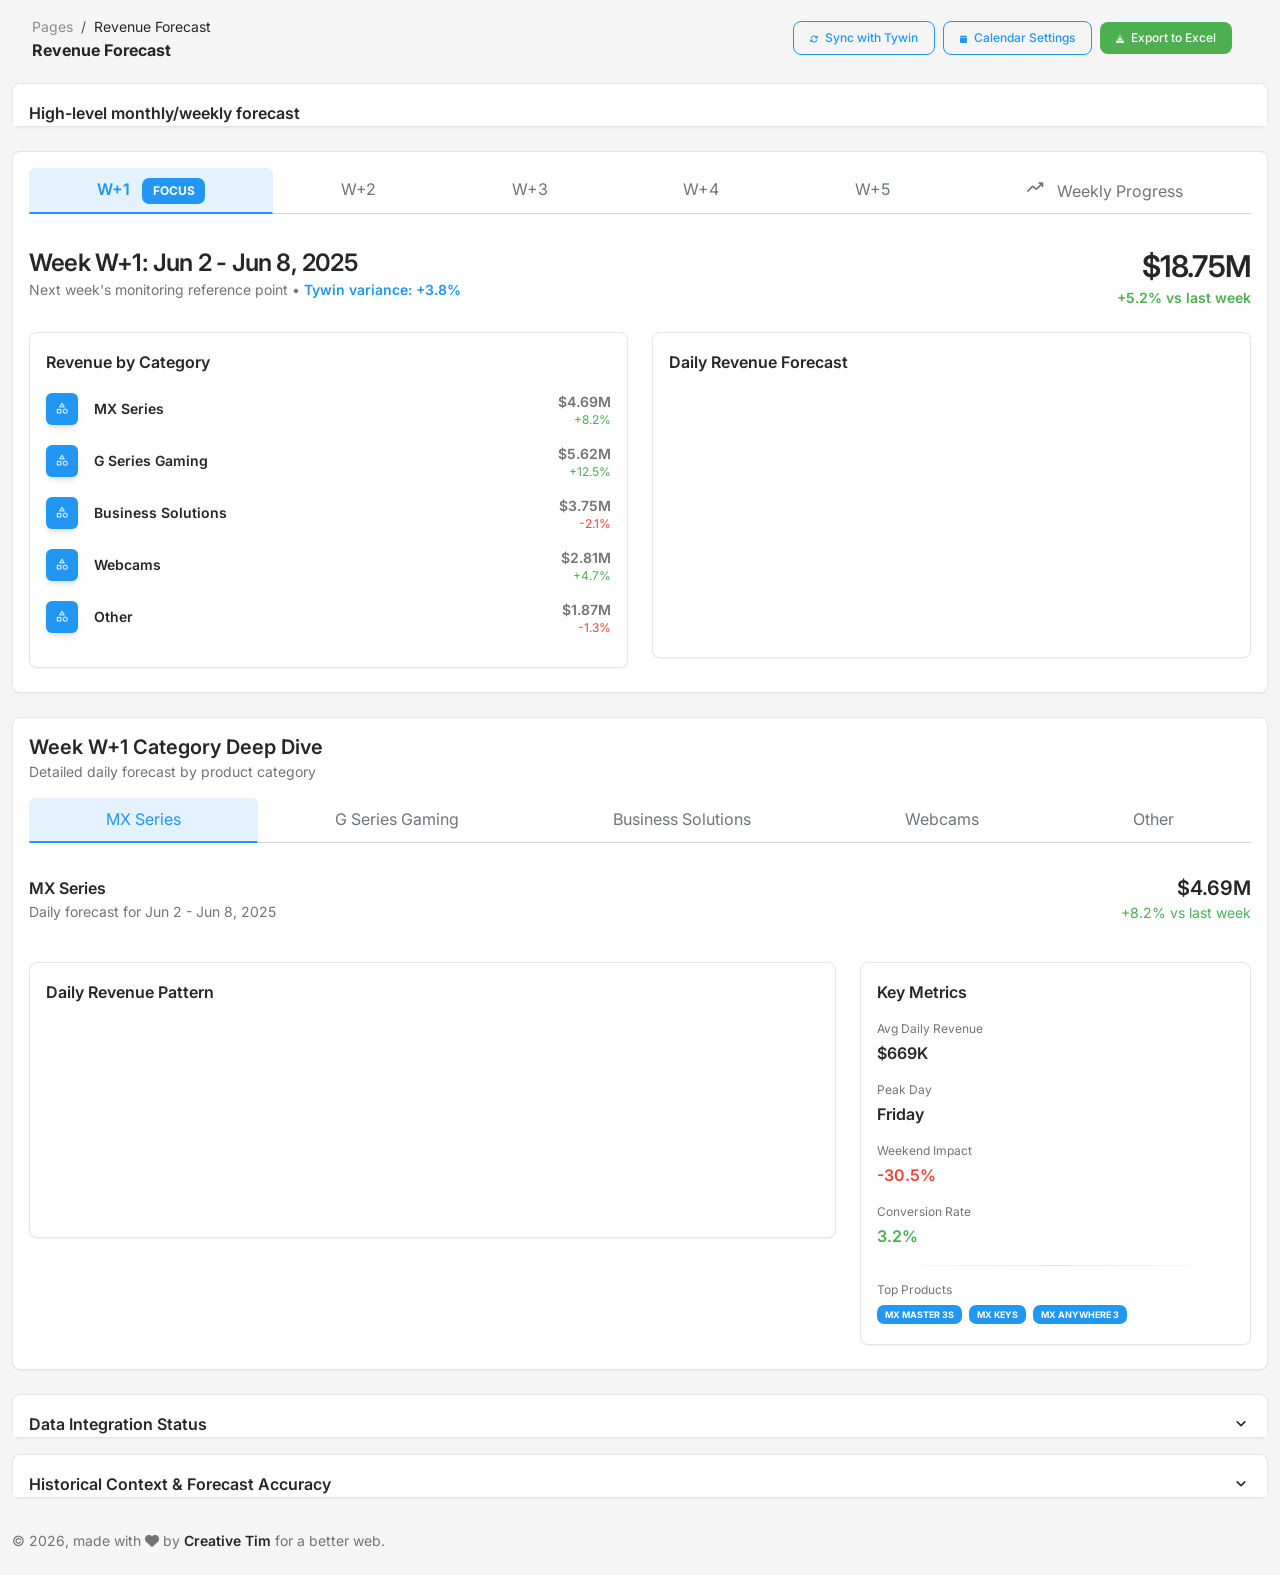
==== custom-pages/logi/revenue-forecast.html @ 4bbeabba "Complete revenue forecast data and event calendar - Added comprehensive event calendar for June-July" ====
<!DOCTYPE html>
<html lang="en">

<head>
  <meta charset="utf-8" />
  <meta name="viewport" content="width=device-width, initial-scale=1, shrink-to-fit=no">
  <link rel="apple-touch-icon" sizes="76x76" href="assets/img/apple-icon.png">
  <link rel="icon" type="image/png" href="assets/img/favicon.png">
  <title>
    Revenue Forecast - Material Dashboard 2 PRO
  </title>
  <!--     Fonts and icons     -->
  <link rel="stylesheet" type="text/css" href="https://fonts.googleapis.com/css?family=Inter:300,400,500,600,700,900" />
  <!-- Nucleo Icons -->
  <link href="assets/css/nucleo-icons.css" rel="stylesheet" />
  <link href="assets/css/nucleo-svg.css" rel="stylesheet" />
  <!-- Font Awesome Icons -->
  <link rel="stylesheet" href="https://cdnjs.cloudflare.com/ajax/libs/font-awesome/6.7.1/css/all.min.css" integrity="sha512-5Hs3dF2AEPkpNAR7UiOHba+lRSJNeM2ECkwxUIxC1Q/FLycGTbNapWXB4tP889k5T5Ju8fs4b1P5z/iB4nMfSQ==" crossorigin="anonymous" referrerpolicy="no-referrer">
  <!-- Material Icons -->
  <link rel="stylesheet" href="https://fonts.googleapis.com/css2?family=Material+Symbols+Rounded:opsz,wght,FILL,GRAD@24,400,0,0" />
  <!-- CSS Files -->
  <link id="pagestyle" href="assets/css/material-dashboard.css?v=3.1.0" rel="stylesheet" />
  <!-- Custom Dashboard Overrides -->
  <link href="assets/css/custom-dashboard.css" rel="stylesheet" />
</head>

<body class="bg-gray-100">
  <main class="main-content position-relative max-height-vh-100 h-100">
    <!-- Navbar -->
    <nav class="navbar navbar-main navbar-expand-lg px-0 mx-3 shadow-none border-radius-xl" id="navbarBlur" navbar-scroll="true">
      <div class="container-fluid py-1 px-3">
        <nav aria-label="breadcrumb">
          <ol class="breadcrumb bg-transparent mb-0 pb-0 pt-1 px-0 me-sm-6 me-5">
            <li class="breadcrumb-item text-sm"><a class="opacity-5 text-dark" href="javascript:;">Pages</a></li>
            <li class="breadcrumb-item text-sm text-dark active" aria-current="page">Revenue Forecast</li>
          </ol>
          <h6 class="font-weight-bolder mb-0">Revenue Forecast</h6>
        </nav>
        <div class="collapse navbar-collapse mt-sm-0 mt-2 me-md-0 me-sm-4" id="navbar">
          <div class="ms-md-auto pe-md-3 d-flex align-items-center">
            <!-- Action buttons -->
            <div class="d-flex align-items-center">
              <button class="btn btn-outline-primary btn-sm mb-0 me-2" style="border-color: #2196f3; color: #2196f3;" onmouseover="this.style.backgroundColor='#2196f3'; this.style.color='white';" onmouseout="this.style.backgroundColor='transparent'; this.style.color='#2196f3';">
                <i class="fas fa-sync-alt me-1"></i> Sync with Tywin
              </button>
              <button class="btn btn-outline-primary btn-sm mb-0 me-2" style="border-color: #2196f3; color: #2196f3;" onmouseover="this.style.backgroundColor='#2196f3'; this.style.color='white';" onmouseout="this.style.backgroundColor='transparent'; this.style.color='#2196f3';">
                <i class="fas fa-calendar me-1"></i> Calendar Settings
              </button>
              <button class="btn btn-sm mb-0 text-white" style="background-color: #4caf50; border: none;" onmouseover="this.style.backgroundColor='#388e3c';" onmouseout="this.style.backgroundColor='#4caf50';">
                <i class="fas fa-download me-1"></i> Export to Excel
              </button>
            </div>
          </div>
        </div>
      </div>
    </nav>
    <!-- End Navbar -->

    <div class="container-fluid py-2">
      <div class="row">
        <div class="col-12">
          <!-- Header Card -->
          <div class="card mb-4">
            <div class="card-header pb-0 p-3">
              <div class="row">
                <div class="col-6 d-flex align-items-center">
                  <h6 class="mb-0">High-level monthly/weekly forecast</h6>
                </div>
              </div>
            </div>
          </div>

          <!-- Week Selector Tabs -->
          <div class="card">
            <div class="card-header pb-0 px-3">
              <ul class="nav nav-tabs nav-fill" role="tablist">
                <li class="nav-item">
                  <a class="nav-link active" data-bs-toggle="tab" href="#week-1" role="tab" aria-controls="week-1" aria-selected="true">
                    <span class="font-weight-bold">W+1</span>
                    <span class="badge ms-2 text-white" style="background-color: #2196f3;">Focus</span>
                  </a>
                </li>
                <li class="nav-item">
                  <a class="nav-link" data-bs-toggle="tab" href="#week-2" role="tab" aria-controls="week-2" aria-selected="false">
                    W+2
                  </a>
                </li>
                <li class="nav-item">
                  <a class="nav-link" data-bs-toggle="tab" href="#week-3" role="tab" aria-controls="week-3" aria-selected="false">
                    W+3
                  </a>
                </li>
                <li class="nav-item">
                  <a class="nav-link" data-bs-toggle="tab" href="#week-4" role="tab" aria-controls="week-4" aria-selected="false">
                    W+4
                  </a>
                </li>
                <li class="nav-item">
                  <a class="nav-link" data-bs-toggle="tab" href="#week-5" role="tab" aria-controls="week-5" aria-selected="false">
                    W+5
                  </a>
                </li>
                <li class="nav-item">
                  <a class="nav-link" data-bs-toggle="tab" href="#weekly-progress" role="tab" aria-controls="weekly-progress" aria-selected="false">
                    <i class="material-symbols-rounded me-2">trending_up</i>
                    Weekly Progress
                  </a>
                </li>
              </ul>
            </div>
            <div class="card-body px-0 pb-2">
              <div class="tab-content">
                <!-- Week 1 Tab -->
                <div class="tab-pane fade show active" id="week-1" role="tabpanel">
                  <div class="p-3">
                    <div class="row week-header">
                      <div class="col-lg-8">
                        <h4 class="mb-0">Week W+1: Jun 2 - Jun 8, 2025</h4>
                        <p class="text-sm text-muted mb-0">Next week's monitoring reference point • <span class="text-primary font-weight-bold">Tywin variance: <span class="tywin-variance">+3.8%</span></span></p>
                      </div>
                      <div class="col-lg-4 text-lg-end">
                        <h3 class="mb-0 week-revenue">$18.75M</h3>
                        <p class="text-sm text-success font-weight-bold mb-0 week-change">+5.2% vs last week</p>
                      </div>
                    </div>
                    
                    <!-- Revenue Summary Cards -->
                    <div class="row mt-4">
                      <div class="col-lg-6">
                        <div class="card">
                          <div class="card-header pb-0 p-3">
                            <h6 class="mb-0">Revenue by Category</h6>
                          </div>
                          <div class="card-body p-3">
                            <div id="category-breakdown-1" class="category-list">
                              <!-- Categories will be populated by JavaScript -->
                            </div>
                          </div>
                        </div>
                      </div>
                      <div class="col-lg-6">
                        <div class="card">
                          <div class="card-header pb-0 p-3">
                            <h6 class="mb-0">Daily Revenue Forecast</h6>
                          </div>
                          <div class="card-body p-3">
                            <canvas id="daily-chart-1" class="chart-canvas" height="250"></canvas>
                          </div>
                        </div>
                      </div>
                    </div>
                  </div>
                </div>
                
                <!-- Other week tabs -->
                <div class="tab-pane fade" id="week-2" role="tabpanel">
                  <div class="p-3">
                    <div class="row week-header">
                      <div class="col-lg-8">
                        <h4 class="mb-0">Week W+2: Jun 9 - Jun 15, 2025</h4>
                        <p class="text-sm text-muted mb-0">Next week's monitoring reference point • <span class="text-primary font-weight-bold">Tywin variance: <span class="tywin-variance">+1.2%</span></span></p>
                      </div>
                      <div class="col-lg-4 text-lg-end">
                        <h3 class="mb-0 week-revenue">$17.89M</h3>
                        <p class="text-sm text-danger font-weight-bold mb-0 week-change">-4.6% vs last week</p>
                      </div>
                    </div>
                    
                    <div class="row mt-4">
                      <div class="col-lg-6">
                        <div class="card">
                          <div class="card-header pb-0 p-3">
                            <h6 class="mb-0">Revenue by Category</h6>
                          </div>
                          <div class="card-body p-3">
                            <div id="category-breakdown-2" class="category-list"></div>
                          </div>
                        </div>
                      </div>
                      <div class="col-lg-6">
                        <div class="card">
                          <div class="card-header pb-0 p-3">
                            <h6 class="mb-0">Daily Revenue Forecast</h6>
                          </div>
                          <div class="card-body p-3">
                            <canvas id="daily-chart-2" class="chart-canvas" height="250"></canvas>
                          </div>
                        </div>
                      </div>
                    </div>
                  </div>
                </div>
                
                <div class="tab-pane fade" id="week-3" role="tabpanel">
                  <div class="p-3">
                    <div class="row week-header">
                      <div class="col-lg-8">
                        <h4 class="mb-0">Week W+3: Jun 16 - Jun 22, 2025</h4>
                        <p class="text-sm text-muted mb-0">Next week's monitoring reference point • <span class="text-primary font-weight-bold">Tywin variance: <span class="tywin-variance">+2.9%</span></span></p>
                      </div>
                      <div class="col-lg-4 text-lg-end">
                        <h3 class="mb-0 week-revenue">$19.24M</h3>
                        <p class="text-sm text-success font-weight-bold mb-0 week-change">+7.5% vs last week</p>
                      </div>
                    </div>
                    
                    <div class="row mt-4">
                      <div class="col-lg-6">
                        <div class="card">
                          <div class="card-header pb-0 p-3">
                            <h6 class="mb-0">Revenue by Category</h6>
                          </div>
                          <div class="card-body p-3">
                            <div id="category-breakdown-3" class="category-list"></div>
                          </div>
                        </div>
                      </div>
                      <div class="col-lg-6">
                        <div class="card">
                          <div class="card-header pb-0 p-3">
                            <h6 class="mb-0">Daily Revenue Forecast</h6>
                          </div>
                          <div class="card-body p-3">
                            <canvas id="daily-chart-3" class="chart-canvas" height="250"></canvas>
                          </div>
                        </div>
                      </div>
                    </div>
                  </div>
                </div>
                
                <div class="tab-pane fade" id="week-4" role="tabpanel">
                  <div class="p-3">
                    <div class="row week-header">
                      <div class="col-lg-8">
                        <h4 class="mb-0">Week W+4: Jun 23 - Jun 29, 2025</h4>
                        <p class="text-sm text-muted mb-0">Next week's monitoring reference point • <span class="text-primary font-weight-bold">Tywin variance: <span class="tywin-variance">+5.1%</span></span></p>
                      </div>
                      <div class="col-lg-4 text-lg-end">
                        <h3 class="mb-0 week-revenue">$20.15M</h3>
                        <p class="text-sm text-success font-weight-bold mb-0 week-change">+4.8% vs last week</p>
                      </div>
                    </div>
                    
                    <div class="row mt-4">
                      <div class="col-lg-6">
                        <div class="card">
                          <div class="card-header pb-0 p-3">
                            <h6 class="mb-0">Revenue by Category</h6>
                          </div>
                          <div class="card-body p-3">
                            <div id="category-breakdown-4" class="category-list"></div>
                          </div>
                        </div>
                      </div>
                      <div class="col-lg-6">
                        <div class="card">
                          <div class="card-header pb-0 p-3">
                            <h6 class="mb-0">Daily Revenue Forecast</h6>
                          </div>
                          <div class="card-body p-3">
                            <canvas id="daily-chart-4" class="chart-canvas" height="250"></canvas>
                          </div>
                        </div>
                      </div>
                    </div>
                  </div>
                </div>
                
                <div class="tab-pane fade" id="week-5" role="tabpanel">
                  <div class="p-3">
                    <div class="row week-header">
                      <div class="col-lg-8">
                        <h4 class="mb-0">Week W+5: Jun 30 - Jul 6, 2025</h4>
                        <p class="text-sm text-muted mb-0">Next week's monitoring reference point • <span class="text-primary font-weight-bold">Tywin variance: <span class="tywin-variance">+0.7%</span></span></p>
                      </div>
                      <div class="col-lg-4 text-lg-end">
                        <h3 class="mb-0 week-revenue">$18.98M</h3>
                        <p class="text-sm text-danger font-weight-bold mb-0 week-change">-5.8% vs last week</p>
                      </div>
                    </div>
                    
                    <div class="row mt-4">
                      <div class="col-lg-6">
                        <div class="card">
                          <div class="card-header pb-0 p-3">
                            <h6 class="mb-0">Revenue by Category</h6>
                          </div>
                          <div class="card-body p-3">
                            <div id="category-breakdown-5" class="category-list"></div>
                          </div>
                        </div>
                      </div>
                      <div class="col-lg-6">
                        <div class="card">
                          <div class="card-header pb-0 p-3">
                            <h6 class="mb-0">Daily Revenue Forecast</h6>
                          </div>
                          <div class="card-body p-3">
                            <canvas id="daily-chart-5" class="chart-canvas" height="250"></canvas>
                          </div>
                        </div>
                      </div>
                    </div>
                  </div>
                </div>
                
                <!-- Weekly Progress Tab -->
                <div class="tab-pane fade" id="weekly-progress" role="tabpanel">
                  <div class="p-3">
                    <div class="row mb-4">
                      <div class="col-12">
                        <h4 class="mb-1">Weekly Progress & Forecast</h4>
                        <p class="text-sm text-muted">Historical performance and future forecast across all weeks</p>
                      </div>
                    </div>
                    
                    <div class="card">
                      <div class="card-body p-3">
                        <canvas id="weekly-progress-chart" class="chart-canvas" height="300"></canvas>
                      </div>
                    </div>
                    
                    <!-- Summary Stats -->
                    <div class="row mt-4">
                      <div class="col-lg-3 col-sm-6">
                        <div class="card">
                          <div class="card-body p-3">
                            <p class="text-sm mb-0 text-capitalize font-weight-bold">12-Week Historical Avg</p>
                            <h4 class="font-weight-bolder mb-0">$16.7M</h4>
                            <p class="text-xs text-secondary mb-0">Steady growth trend</p>
                          </div>
                        </div>
                      </div>
                      <div class="col-lg-3 col-sm-6">
                        <div class="card">
                          <div class="card-body p-3">
                            <p class="text-sm mb-0 text-capitalize font-weight-bold">5-Week Forecast Avg</p>
                            <h4 class="font-weight-bolder mb-0">$18.9M</h4>
                            <p class="text-xs text-success mb-0">+13.2% vs historical</p>
                          </div>
                        </div>
                      </div>
                      <div class="col-lg-3 col-sm-6">
                        <div class="card">
                          <div class="card-body p-3">
                            <p class="text-sm mb-0 text-capitalize font-weight-bold">Growth Rate</p>
                            <h4 class="font-weight-bolder mb-0 text-success">+2.3%</h4>
                            <p class="text-xs text-secondary mb-0">Week-over-week avg</p>
                          </div>
                        </div>
                      </div>
                      <div class="col-lg-3 col-sm-6">
                        <div class="card">
                          <div class="card-body p-3">
                            <p class="text-sm mb-0 text-capitalize font-weight-bold">Peak Week</p>
                            <h4 class="font-weight-bolder mb-0">W+4</h4>
                            <p class="text-xs text-secondary mb-0">$20.15M projected</p>
                          </div>
                        </div>
                      </div>
                    </div>
                    
                    <div class="row mt-4">
                      <div class="col-12">
                        <div class="card">
                          <div class="card-body p-3">
                            <div class="d-flex align-items-center justify-center gap-4">
                              <div class="d-flex align-items-center me-4">
                                <div style="width: 20px; height: 12px; border-radius: 2px; background-color: #6c757d;"></div>
                                <span class="ms-2 text-sm">Historical (12 weeks)</span>
                              </div>
                              <div class="d-flex align-items-center me-4">
                                <div style="width: 20px; height: 12px; border-radius: 2px; background-color: #212529;"></div>
                                <span class="ms-2 text-sm">Current Week</span>
                              </div>
                              <div class="d-flex align-items-center">
                                <div style="width: 20px; height: 12px; border-radius: 2px; background-color: #2196f3;"></div>
                                <span class="ms-2 text-sm">Forecast (5 weeks)</span>
                              </div>
                            </div>
                          </div>
                        </div>
                      </div>
                    </div>
                  </div>
                </div>
              </div>
            </div>
          </div>
        </div>
      </div>
      
      <!-- Category Deep Dive Section (W+1 Focus) -->
      <div class="row mt-4">
        <div class="col-12">
          <div class="card">
            <div class="card-header pb-0 px-3">
              <div class="row">
                <div class="col-6">
                  <h5 class="mb-0">Week W+1 Category Deep Dive</h5>
                  <p class="text-sm text-muted mb-0">Detailed daily forecast by product category</p>
                </div>
              </div>
              <ul class="nav nav-tabs nav-fill mt-3" role="tablist">
                <li class="nav-item">
                  <a class="nav-link active" data-bs-toggle="tab" href="#cat-mx" role="tab" aria-selected="true">
                    MX Series
                  </a>
                </li>
                <li class="nav-item">
                  <a class="nav-link" data-bs-toggle="tab" href="#cat-gaming" role="tab" aria-selected="false">
                    G Series Gaming
                  </a>
                </li>
                <li class="nav-item">
                  <a class="nav-link" data-bs-toggle="tab" href="#cat-business" role="tab" aria-selected="false">
                    Business Solutions
                  </a>
                </li>
                <li class="nav-item">
                  <a class="nav-link" data-bs-toggle="tab" href="#cat-webcams" role="tab" aria-selected="false">
                    Webcams
                  </a>
                </li>
                <li class="nav-item">
                  <a class="nav-link" data-bs-toggle="tab" href="#cat-other" role="tab" aria-selected="false">
                    Other
                  </a>
                </li>
              </ul>
            </div>
            <div class="card-body px-0 pb-2">
              <div class="tab-content">
                <!-- MX Series Tab -->
                <div class="tab-pane fade show active" id="cat-mx" role="tabpanel">
                  <div class="p-3">
                    <div class="row">
                      <div class="col-lg-8">
                        <h6 class="mb-0">MX Series</h6>
                        <p class="text-sm text-muted">Daily forecast for Jun 2 - Jun 8, 2025</p>
                      </div>
                      <div class="col-lg-4 text-lg-end">
                        <h5 class="mb-0">$4.69M</h5>
                        <p class="text-sm text-success mb-0">+8.2% vs last week</p>
                      </div>
                    </div>
                    
                    <div class="row mt-4">
                      <div class="col-lg-8">
                        <div class="card">
                          <div class="card-header pb-0 p-3">
                            <h6 class="mb-0">Daily Revenue Pattern</h6>
                          </div>
                          <div class="card-body p-3">
                            <canvas id="cat-chart-mx" class="chart-canvas" height="200"></canvas>
                          </div>
                        </div>
                      </div>
                      <div class="col-lg-4">
                        <div class="card h-100">
                          <div class="card-header pb-0 p-3">
                            <h6 class="mb-0">Key Metrics</h6>
                          </div>
                          <div class="card-body p-3">
                            <div class="mb-3">
                              <p class="text-xs text-secondary mb-1">Avg Daily Revenue</p>
                              <h6 class="mb-0">$669K</h6>
                            </div>
                            <div class="mb-3">
                              <p class="text-xs text-secondary mb-1">Peak Day</p>
                              <h6 class="mb-0">Friday</h6>
                            </div>
                            <div class="mb-3">
                              <p class="text-xs text-secondary mb-1">Weekend Impact</p>
                              <h6 class="mb-0 text-danger">-30.5%</h6>
                            </div>
                            <div class="mb-3">
                              <p class="text-xs text-secondary mb-1">Conversion Rate</p>
                              <h6 class="mb-0 text-success">3.2%</h6>
                            </div>
                            <hr class="horizontal dark my-3">
                            <p class="text-xs text-secondary mb-2">Top Products</p>
                            <div class="text-xs">
                              <div class="badge me-1 mb-1 text-white" style="background-color: #2196f3;">MX Master 3S</div>
                              <div class="badge me-1 mb-1 text-white" style="background-color: #2196f3;">MX Keys</div>
                              <div class="badge me-1 mb-1 text-white" style="background-color: #2196f3;">MX Anywhere 3</div>
                            </div>
                          </div>
                        </div>
                      </div>
                    </div>
                  </div>
                </div>
                
                <!-- G Series Gaming Tab -->
                <div class="tab-pane fade" id="cat-gaming" role="tabpanel">
                  <div class="p-3">
                    <div class="row">
                      <div class="col-lg-8">
                        <h6 class="mb-0">G Series Gaming</h6>
                        <p class="text-sm text-muted">Daily forecast for Jun 2 - Jun 8, 2025</p>
                      </div>
                      <div class="col-lg-4 text-lg-end">
                        <h5 class="mb-0">$5.62M</h5>
                        <p class="text-sm text-success mb-0">+12.5% vs last week</p>
                      </div>
                    </div>
                    
                    <div class="row mt-4">
                      <div class="col-lg-8">
                        <div class="card">
                          <div class="card-header pb-0 p-3">
                            <h6 class="mb-0">Daily Revenue Pattern</h6>
                          </div>
                          <div class="card-body p-3">
                            <canvas id="cat-chart-gaming" class="chart-canvas" height="200"></canvas>
                          </div>
                        </div>
                      </div>
                      <div class="col-lg-4">
                        <div class="card h-100">
                          <div class="card-header pb-0 p-3">
                            <h6 class="mb-0">Key Metrics</h6>
                          </div>
                          <div class="card-body p-3">
                            <div class="mb-3">
                              <p class="text-xs text-secondary mb-1">Avg Daily Revenue</p>
                              <h6 class="mb-0">$803K</h6>
                            </div>
                            <div class="mb-3">
                              <p class="text-xs text-secondary mb-1">Peak Day</p>
                              <h6 class="mb-0">Friday</h6>
                            </div>
                            <div class="mb-3">
                              <p class="text-xs text-secondary mb-1">Weekend Impact</p>
                              <h6 class="mb-0 text-danger">-30.6%</h6>
                            </div>
                            <div class="mb-3">
                              <p class="text-xs text-secondary mb-1">Conversion Rate</p>
                              <h6 class="mb-0 text-success">2.8%</h6>
                            </div>
                            <hr class="horizontal dark my-3">
                            <p class="text-xs text-secondary mb-2">Top Products</p>
                            <div class="text-xs">
                              <div class="badge me-1 mb-1 text-white" style="background-color: #2196f3;">G PRO X SUPERLIGHT 2</div>
                              <div class="badge me-1 mb-1 text-white" style="background-color: #2196f3;">G502 X</div>
                              <div class="badge me-1 mb-1 text-white" style="background-color: #2196f3;">G915 TKL</div>
                            </div>
                          </div>
                        </div>
                      </div>
                    </div>
                  </div>
                </div>
                
                <!-- Business Solutions Tab -->
                <div class="tab-pane fade" id="cat-business" role="tabpanel">
                  <div class="p-3">
                    <div class="row">
                      <div class="col-lg-8">
                        <h6 class="mb-0">Business Solutions</h6>
                        <p class="text-sm text-muted">Daily forecast for Jun 2 - Jun 8, 2025</p>
                      </div>
                      <div class="col-lg-4 text-lg-end">
                        <h5 class="mb-0">$3.75M</h5>
                        <p class="text-sm text-danger mb-0">-2.1% vs last week</p>
                      </div>
                    </div>
                    
                    <div class="row mt-4">
                      <div class="col-lg-8">
                        <div class="card">
                          <div class="card-header pb-0 p-3">
                            <h6 class="mb-0">Daily Revenue Pattern</h6>
                          </div>
                          <div class="card-body p-3">
                            <canvas id="cat-chart-business" class="chart-canvas" height="200"></canvas>
                          </div>
                        </div>
                      </div>
                      <div class="col-lg-4">
                        <div class="card h-100">
                          <div class="card-header pb-0 p-3">
                            <h6 class="mb-0">Key Metrics</h6>
                          </div>
                          <div class="card-body p-3">
                            <div class="mb-3">
                              <p class="text-xs text-secondary mb-1">Avg Daily Revenue</p>
                              <h6 class="mb-0">$536K</h6>
                            </div>
                            <div class="mb-3">
                              <p class="text-xs text-secondary mb-1">Peak Day</p>
                              <h6 class="mb-0">Friday</h6>
                            </div>
                            <div class="mb-3">
                              <p class="text-xs text-secondary mb-1">Weekend Impact</p>
                              <h6 class="mb-0 text-danger">-30.6%</h6>
                            </div>
                            <div class="mb-3">
                              <p class="text-xs text-secondary mb-1">Conversion Rate</p>
                              <h6 class="mb-0 text-success">5.1%</h6>
                            </div>
                            <hr class="horizontal dark my-3">
                            <p class="text-xs text-secondary mb-2">Top Products</p>
                            <div class="text-xs">
                              <div class="badge me-1 mb-1 text-white" style="background-color: #2196f3;">Rally Bar</div>
                              <div class="badge me-1 mb-1 text-white" style="background-color: #2196f3;">MeetUp 2</div>
                              <div class="badge me-1 mb-1 text-white" style="background-color: #2196f3;">Tap IP</div>
                            </div>
                          </div>
                        </div>
                      </div>
                    </div>
                  </div>
                </div>
                
                <!-- Webcams Tab -->
                <div class="tab-pane fade" id="cat-webcams" role="tabpanel">
                  <div class="p-3">
                    <div class="row">
                      <div class="col-lg-8">
                        <h6 class="mb-0">Webcams</h6>
                        <p class="text-sm text-muted">Daily forecast for Jun 2 - Jun 8, 2025</p>
                      </div>
                      <div class="col-lg-4 text-lg-end">
                        <h5 class="mb-0">$2.81M</h5>
                        <p class="text-sm text-success mb-0">+4.7% vs last week</p>
                      </div>
                    </div>
                    
                    <div class="row mt-4">
                      <div class="col-lg-8">
                        <div class="card">
                          <div class="card-header pb-0 p-3">
                            <h6 class="mb-0">Daily Revenue Pattern</h6>
                          </div>
                          <div class="card-body p-3">
                            <canvas id="cat-chart-webcams" class="chart-canvas" height="200"></canvas>
                          </div>
                        </div>
                      </div>
                      <div class="col-lg-4">
                        <div class="card h-100">
                          <div class="card-header pb-0 p-3">
                            <h6 class="mb-0">Key Metrics</h6>
                          </div>
                          <div class="card-body p-3">
                            <div class="mb-3">
                              <p class="text-xs text-secondary mb-1">Avg Daily Revenue</p>
                              <h6 class="mb-0">$402K</h6>
                            </div>
                            <div class="mb-3">
                              <p class="text-xs text-secondary mb-1">Peak Day</p>
                              <h6 class="mb-0">Friday</h6>
                            </div>
                            <div class="mb-3">
                              <p class="text-xs text-secondary mb-1">Weekend Impact</p>
                              <h6 class="mb-0 text-danger">-30.5%</h6>
                            </div>
                            <div class="mb-3">
                              <p class="text-xs text-secondary mb-1">Conversion Rate</p>
                              <h6 class="mb-0 text-success">4.2%</h6>
                            </div>
                            <hr class="horizontal dark my-3">
                            <p class="text-xs text-secondary mb-2">Top Products</p>
                            <div class="text-xs">
                              <div class="badge me-1 mb-1 text-white" style="background-color: #2196f3;">Brio 4K</div>
                              <div class="badge me-1 mb-1 text-white" style="background-color: #2196f3;">C920s</div>
                              <div class="badge me-1 mb-1 text-white" style="background-color: #2196f3;">StreamCam</div>
                            </div>
                          </div>
                        </div>
                      </div>
                    </div>
                  </div>
                </div>
                
                <!-- Other Tab -->
                <div class="tab-pane fade" id="cat-other" role="tabpanel">
                  <div class="p-3">
                    <div class="row">
                      <div class="col-lg-8">
                        <h6 class="mb-0">Other Products</h6>
                        <p class="text-sm text-muted">Daily forecast for Jun 2 - Jun 8, 2025</p>
                      </div>
                      <div class="col-lg-4 text-lg-end">
                        <h5 class="mb-0">$1.87M</h5>
                        <p class="text-sm text-danger mb-0">-1.3% vs last week</p>
                      </div>
                    </div>
                    
                    <div class="row mt-4">
                      <div class="col-lg-8">
                        <div class="card">
                          <div class="card-header pb-0 p-3">
                            <h6 class="mb-0">Daily Revenue Pattern</h6>
                          </div>
                          <div class="card-body p-3">
                            <canvas id="cat-chart-other" class="chart-canvas" height="200"></canvas>
                          </div>
                        </div>
                      </div>
                      <div class="col-lg-4">
                        <div class="card h-100">
                          <div class="card-header pb-0 p-3">
                            <h6 class="mb-0">Key Metrics</h6>
                          </div>
                          <div class="card-body p-3">
                            <div class="mb-3">
                              <p class="text-xs text-secondary mb-1">Avg Daily Revenue</p>
                              <h6 class="mb-0">$268K</h6>
                            </div>
                            <div class="mb-3">
                              <p class="text-xs text-secondary mb-1">Peak Day</p>
                              <h6 class="mb-0">Friday</h6>
                            </div>
                            <div class="mb-3">
                              <p class="text-xs text-secondary mb-1">Weekend Impact</p>
                              <h6 class="mb-0 text-danger">-30.6%</h6>
                            </div>
                            <div class="mb-3">
                              <p class="text-xs text-secondary mb-1">Conversion Rate</p>
                              <h6 class="mb-0 text-success">2.1%</h6>
                            </div>
                            <hr class="horizontal dark my-3">
                            <p class="text-xs text-secondary mb-2">Top Products</p>
                            <div class="text-xs">
                              <div class="badge me-1 mb-1 text-white" style="background-color: #2196f3;">iPad Accessories</div>
                              <div class="badge me-1 mb-1 text-white" style="background-color: #2196f3;">Speakers</div>
                              <div class="badge me-1 mb-1 text-white" style="background-color: #2196f3;">Presenters</div>
                            </div>
                          </div>
                        </div>
                      </div>
                    </div>
                  </div>
                </div>
              </div>
            </div>
          </div>
        </div>
      </div>
      
      <!-- Collapsible Sections -->
      <div class="row mt-4">
        <div class="col-12">
          <!-- Data Integration Status -->
          <div class="card mb-3">
            <div class="card-header p-3 pb-0">
              <a class="d-block w-100" data-bs-toggle="collapse" href="#dataIntegration" role="button" aria-expanded="false" aria-controls="dataIntegration">
                <div class="d-flex align-items-center justify-content-between">
                  <h6 class="mb-0">Data Integration Status</h6>
                  <i class="material-symbols-rounded">expand_more</i>
                </div>
              </a>
            </div>
            <div class="collapse" id="dataIntegration">
              <div class="card-body pt-0">
                <div class="alert alert-info mb-0" role="alert">
                  <div class="d-flex align-items-center">
                    <i class="material-symbols-rounded me-3">info</i>
                    <div>
                      <div class="d-flex align-items-center mb-2">
                        <div class="badge badge-dot me-3">
                          <i class="bg-success"></i>
                          <span class="text-dark text-xs">Historical revenue data: Last updated 2 hours ago</span>
                        </div>
                      </div>
                      <div class="d-flex align-items-center mb-2">
                        <div class="badge badge-dot me-3">
                          <i class="bg-success"></i>
                          <span class="text-dark text-xs">Calendar integration: Special dates loaded</span>
                        </div>
                      </div>
                      <div class="d-flex align-items-center">
                        <div class="badge badge-dot me-3">
                          <i class="bg-warning"></i>
                          <span class="text-dark text-xs">Tywin sync: Last comparison 6 hours ago</span>
                        </div>
                      </div>
                    </div>
                  </div>
                </div>
              </div>
            </div>
          </div>
          
          <!-- Historical Context -->
          <div class="card">
            <div class="card-header p-3 pb-0">
              <a class="d-block w-100" data-bs-toggle="collapse" href="#historicalContext" role="button" aria-expanded="false" aria-controls="historicalContext">
                <div class="d-flex align-items-center justify-content-between">
                  <h6 class="mb-0">Historical Context & Forecast Accuracy</h6>
                  <i class="material-symbols-rounded">expand_more</i>
                </div>
              </a>
            </div>
            <div class="collapse" id="historicalContext">
              <div class="card-body pt-0">
                <div class="row">
                  <div class="col-lg-4 col-sm-6 mb-lg-0 mb-4">
                    <div class="card">
                      <div class="card-body p-3">
                        <div class="row">
                          <div class="col-8">
                            <div class="numbers">
                              <p class="text-sm mb-0 text-capitalize font-weight-bold">Last Week Accuracy</p>
                              <h5 class="font-weight-bolder mb-0 text-success">
                                96.8%
                              </h5>
                              <span class="text-xs">vs Tywin actuals</span>
                            </div>
                          </div>
                          <div class="col-4 text-end">
                            <div class="icon icon-shape shadow text-center border-radius-md" style="background-color: #4caf50;">
                              <i class="material-symbols-rounded text-lg opacity-10 text-white" aria-hidden="true">check_circle</i>
                            </div>
                          </div>
                        </div>
                      </div>
                    </div>
                  </div>
                  <div class="col-lg-4 col-sm-6 mb-lg-0 mb-4">
                    <div class="card">
                      <div class="card-body p-3">
                        <div class="row">
                          <div class="col-8">
                            <div class="numbers">
                              <p class="text-sm mb-0 text-capitalize font-weight-bold">30-Day Avg Accuracy</p>
                              <h5 class="font-weight-bolder mb-0 text-info">
                                94.2%
                              </h5>
                              <span class="text-xs">Rolling average</span>
                            </div>
                          </div>
                          <div class="col-4 text-end">
                            <div class="icon icon-shape shadow text-center border-radius-md" style="background-color: #2196f3;">
                              <i class="material-symbols-rounded text-lg opacity-10 text-white" aria-hidden="true">analytics</i>
                            </div>
                          </div>
                        </div>
                      </div>
                    </div>
                  </div>
                  <div class="col-lg-4 col-sm-6">
                    <div class="card">
                      <div class="card-body p-3">
                        <div class="row">
                          <div class="col-8">
                            <div class="numbers">
                              <p class="text-sm mb-0 text-capitalize font-weight-bold">Special Events Impact</p>
                              <h5 class="font-weight-bolder mb-0 text-warning">
                                +12.5%
                              </h5>
                              <span class="text-xs">Average lift</span>
                            </div>
                          </div>
                          <div class="col-4 text-end">
                            <div class="icon icon-shape shadow text-center border-radius-md" style="background-color: #ff9800;">
                              <i class="material-symbols-rounded text-lg opacity-10 text-white" aria-hidden="true">event</i>
                            </div>
                          </div>
                        </div>
                      </div>
                    </div>
                  </div>
                </div>
              </div>
            </div>
          </div>
        </div>
      </div>
    </div>

    <footer class="footer py-4">
      <div class="container-fluid">
        <div class="row align-items-center justify-content-lg-between">
          <div class="col-lg-6 mb-lg-0 mb-4">
            <div class="copyright text-center text-sm text-muted text-lg-start">
              © <script>document.write(new Date().getFullYear())</script>,
              made with <i class="fa fa-heart"></i> by
              <a href="https://www.creative-tim.com" class="font-weight-bold" target="_blank">Creative Tim</a>
              for a better web.
            </div>
          </div>
        </div>
      </div>
    </footer>
  </main>

  <!--   Core JS Files   -->
  <script src="assets/js/core/popper.min.js"></script>
  <script src="assets/js/core/bootstrap.min.js"></script>
  <script src="assets/js/plugins/perfect-scrollbar.min.js"></script>
  <script src="assets/js/plugins/smooth-scrollbar.min.js"></script>
  <script src="assets/js/plugins/chartjs.min.js"></script>
  <script src="assets/js/dashboard-config.js"></script>
  
  <script>
    // Forecast data
    const forecastData = {
      'W+1': {
        weekRange: 'Jun 2 - Jun 8, 2025',
        revenue: 18745000,
        change: '+5.2%',
        vsTypin: '+3.8%',
        categories: [
          { name: 'MX Series', revenue: 4686250, change: '+8.2%' },
          { name: 'G Series Gaming', revenue: 5623500, change: '+12.5%' },
          { name: 'Business Solutions', revenue: 3749000, change: '-2.1%' },
          { name: 'Webcams', revenue: 2811750, change: '+4.7%' },
          { name: 'Other', revenue: 1874500, change: '-1.3%' }
        ],
        daily: [
          { day: 'Mon', date: 'Jun 2', revenue: 2249400, special: null },
          { day: 'Tue', date: 'Jun 3', revenue: 2436850, special: null },
          { day: 'Wed', date: 'Jun 4', revenue: 2811750, special: 'WWDC 2025' },
          { day: 'Thu', date: 'Jun 5', revenue: 3186650, special: 'WWDC 2025' },
          { day: 'Fri', date: 'Jun 6', revenue: 3374100, special: null },
          { day: 'Sat', date: 'Jun 7', revenue: 2343125, special: null },
          { day: 'Sun', date: 'Jun 8', revenue: 2343125, special: null }
        ]
      },
      'W+2': {
        weekRange: 'Jun 9 - Jun 15, 2025',
        revenue: 17890000,
        change: '-4.6%',
        vsTypin: '+1.2%',
        categories: [
          { name: 'MX Series', revenue: 4472500, change: '+3.1%' },
          { name: 'G Series Gaming', revenue: 5367000, change: '+7.8%' },
          { name: 'Business Solutions', revenue: 3578000, change: '-5.3%' },
          { name: 'Webcams', revenue: 2683500, change: '+2.1%' },
          { name: 'Other', revenue: 1789000, change: '-3.7%' }
        ],
        daily: [
          { day: 'Mon', date: 'Jun 9', revenue: 2146800, special: null },
          { day: 'Tue', date: 'Jun 10', revenue: 2325700, special: null },
          { day: 'Wed', date: 'Jun 11', revenue: 2683500, special: null },
          { day: 'Thu', date: 'Jun 12', revenue: 3041300, special: 'Summer Game Fest' },
          { day: 'Fri', date: 'Jun 13', revenue: 3220200, special: 'Summer Game Fest' },
          { day: 'Sat', date: 'Jun 14', revenue: 2236250, special: null },
          { day: 'Sun', date: 'Jun 15', revenue: 2236250, special: null }
        ]
      },
      'W+3': {
        weekRange: 'Jun 16 - Jun 22, 2025',
        revenue: 19235000,
        change: '+7.5%',
        vsTypin: '+2.9%',
        categories: [
          { name: 'MX Series', revenue: 4808750, change: '+6.8%' },
          { name: 'G Series Gaming', revenue: 5770500, change: '+15.2%' },
          { name: 'Business Solutions', revenue: 3847000, change: '+3.4%' },
          { name: 'Webcams', revenue: 2885250, change: '+5.9%' },
          { name: 'Other', revenue: 1923500, change: '+1.2%' }
        ],
        daily: [
          { day: 'Mon', date: 'Jun 16', revenue: 2308200, special: null },
          { day: 'Tue', date: 'Jun 17', revenue: 2500550, special: null },
          { day: 'Wed', date: 'Jun 18', revenue: 2885250, special: null },
          { day: 'Thu', date: 'Jun 19', revenue: 3269950, special: null },
          { day: 'Fri', date: 'Jun 20', revenue: 3462300, special: 'VidCon 2025' },
          { day: 'Sat', date: 'Jun 21', revenue: 2404375, special: null },
          { day: 'Sun', date: 'Jun 22', revenue: 2404375, special: null }
        ]
      },
      'W+4': {
        weekRange: 'Jun 23 - Jun 29, 2025',
        revenue: 20150000,
        change: '+4.8%',
        vsTypin: '+5.1%',
        categories: [
          { name: 'MX Series', revenue: 5037500, change: '+9.2%' },
          { name: 'G Series Gaming', revenue: 6045000, change: '+18.7%' },
          { name: 'Business Solutions', revenue: 4030000, change: '+7.8%' },
          { name: 'Webcams', revenue: 3022500, change: '+8.3%' },
          { name: 'Other', revenue: 2015000, change: '+4.6%' }
        ],
        daily: [
          { day: 'Mon', date: 'Jun 23', revenue: 2418000, special: null },
          { day: 'Tue', date: 'Jun 24', revenue: 2619500, special: null },
          { day: 'Wed', date: 'Jun 25', revenue: 3022500, special: 'Steam Summer Sale' },
          { day: 'Thu', date: 'Jun 26', revenue: 3425500, special: 'Steam Summer Sale' },
          { day: 'Fri', date: 'Jun 27', revenue: 3627000, special: 'Steam Summer Sale' },
          { day: 'Sat', date: 'Jun 28', revenue: 2518750, special: null },
          { day: 'Sun', date: 'Jun 29', revenue: 2518750, special: null }
        ]
      },
      'W+5': {
        weekRange: 'Jun 30 - Jul 6, 2025',
        revenue: 18975000,
        change: '-5.8%',
        vsTypin: '+0.7%',
        categories: [
          { name: 'MX Series', revenue: 4743750, change: '+2.3%' },
          { name: 'G Series Gaming', revenue: 5692500, change: '+11.4%' },
          { name: 'Business Solutions', revenue: 3795000, change: '-1.2%' },
          { name: 'Webcams', revenue: 2846250, change: '+3.7%' },
          { name: 'Other', revenue: 1897500, change: '-2.1%' }
        ],
        daily: [
          { day: 'Mon', date: 'Jun 30', revenue: 2277000, special: null },
          { day: 'Tue', date: 'Jul 1', revenue: 2466750, special: 'Prime Day Prep' },
          { day: 'Wed', date: 'Jul 2', revenue: 2846250, special: 'Prime Day Prep' },
          { day: 'Thu', date: 'Jul 3', revenue: 3225750, special: null },
          { day: 'Fri', date: 'Jul 4', revenue: 1897500, special: 'Independence Day' },
          { day: 'Sat', date: 'Jul 5', revenue: 2656875, special: null },
          { day: 'Sun', date: 'Jul 6', revenue: 2604875, special: null }
        ]
      }
    };

    // Weekly progress data for the progress chart
    const weeklyProgressData = [
      { week: 'W-12', revenue: 16100000, type: 'historical' },
      { week: 'W-11', revenue: 15900000, type: 'historical' },
      { week: 'W-10', revenue: 16200000, type: 'historical' },
      { week: 'W-9', revenue: 16500000, type: 'historical' },
      { week: 'W-8', revenue: 16300000, type: 'historical' },
      { week: 'W-7', revenue: 16700000, type: 'historical' },
      { week: 'W-6', revenue: 16900000, type: 'historical' },
      { week: 'W-5', revenue: 16600000, type: 'historical' },
      { week: 'W-4', revenue: 16800000, type: 'historical' },
      { week: 'W-3', revenue: 17200000, type: 'historical' },
      { week: 'W-2', revenue: 17800000, type: 'historical' },
      { week: 'W-1', revenue: 17900000, type: 'historical' },
      { week: 'W0', revenue: 17815000, type: 'current' },
      { week: 'W+1', revenue: 18745000, type: 'forecast' },
      { week: 'W+2', revenue: 17890000, type: 'forecast' },
      { week: 'W+3', revenue: 19235000, type: 'forecast' },
      { week: 'W+4', revenue: 20150000, type: 'forecast' },
      { week: 'W+5', revenue: 18975000, type: 'forecast' }
    ];

    // Category daily data for deep dive (W+1 only for now)
    const categoryDailyData = {
      'MX Series': {
        daily: [
          { day: 'Mon', date: 'Jun 2', revenue: 562350, special: null },
          { day: 'Tue', date: 'Jun 3', revenue: 609213, special: null },
          { day: 'Wed', date: 'Jun 4', revenue: 702938, special: 'WWDC - Productivity' },
          { day: 'Thu', date: 'Jun 5', revenue: 796663, special: 'WWDC - Productivity' },
          { day: 'Fri', date: 'Jun 6', revenue: 843525, special: null },
          { day: 'Sat', date: 'Jun 7', revenue: 585781, special: null },
          { day: 'Sun', date: 'Jun 8', revenue: 585781, special: null }
        ],
        metrics: {
          avgDailyRevenue: 669464,
          peakDay: 'Friday',
          weekendDrop: '-30.5%',
          topProducts: ['MX Master 3S', 'MX Keys', 'MX Anywhere 3'],
          conversionRate: '3.2%'
        }
      },
      'G Series Gaming': {
        daily: [
          { day: 'Mon', date: 'Jun 2', revenue: 674820, special: null },
          { day: 'Tue', date: 'Jun 3', revenue: 731055, special: null },
          { day: 'Wed', date: 'Jun 4', revenue: 843525, special: null },
          { day: 'Thu', date: 'Jun 5', revenue: 955995, special: 'LCS Summer Split' },
          { day: 'Fri', date: 'Jun 6', revenue: 1012230, special: 'LCS Summer Split' },
          { day: 'Sat', date: 'Jun 7', revenue: 702938, special: null },
          { day: 'Sun', date: 'Jun 8', revenue: 702938, special: null }
        ],
        metrics: {
          avgDailyRevenue: 803357,
          peakDay: 'Friday',
          weekendDrop: '-30.6%',
          topProducts: ['G PRO X SUPERLIGHT 2', 'G502 X', 'G915 TKL'],
          conversionRate: '2.8%'
        }
      },
      'Business Solutions': {
        daily: [
          { day: 'Mon', date: 'Jun 2', revenue: 449880, special: null },
          { day: 'Tue', date: 'Jun 3', revenue: 487370, special: null },
          { day: 'Wed', date: 'Jun 4', revenue: 562350, special: 'Enterprise Week' },
          { day: 'Thu', date: 'Jun 5', revenue: 637330, special: 'Enterprise Week' },
          { day: 'Fri', date: 'Jun 6', revenue: 674820, special: 'Enterprise Week' },
          { day: 'Sat', date: 'Jun 7', revenue: 468625, special: null },
          { day: 'Sun', date: 'Jun 8', revenue: 468625, special: null }
        ],
        metrics: {
          avgDailyRevenue: 535571,
          peakDay: 'Friday',
          weekendDrop: '-30.6%',
          topProducts: ['Rally Bar', 'MeetUp 2', 'Tap IP'],
          conversionRate: '5.1%'
        }
      },
      'Webcams': {
        daily: [
          { day: 'Mon', date: 'Jun 2', revenue: 337410, special: null },
          { day: 'Tue', date: 'Jun 3', revenue: 365528, special: null },
          { day: 'Wed', date: 'Jun 4', revenue: 421763, special: 'Creator Week' },
          { day: 'Thu', date: 'Jun 5', revenue: 477998, special: 'Creator Week' },
          { day: 'Fri', date: 'Jun 6', revenue: 506115, special: 'Creator Week' },
          { day: 'Sat', date: 'Jun 7', revenue: 351469, special: null },
          { day: 'Sun', date: 'Jun 8', revenue: 351469, special: null }
        ],
        metrics: {
          avgDailyRevenue: 401679,
          peakDay: 'Friday',
          weekendDrop: '-30.5%',
          topProducts: ['Brio 4K', 'C920s', 'StreamCam'],
          conversionRate: '4.2%'
        }
      },
      'Other': {
        daily: [
          { day: 'Mon', date: 'Jun 2', revenue: 224940, special: null },
          { day: 'Tue', date: 'Jun 3', revenue: 243685, special: null },
          { day: 'Wed', date: 'Jun 4', revenue: 281175, special: null },
          { day: 'Thu', date: 'Jun 5', revenue: 318665, special: null },
          { day: 'Fri', date: 'Jun 6', revenue: 337410, special: null },
          { day: 'Sat', date: 'Jun 7', revenue: 234313, special: null },
          { day: 'Sun', date: 'Jun 8', revenue: 234313, special: null }
        ],
        metrics: {
          avgDailyRevenue: 267786,
          peakDay: 'Friday',
          weekendDrop: '-30.6%',
          topProducts: ['iPad Accessories', 'Speakers', 'Presenters'],
          conversionRate: '2.1%'
        }
      }
    };

    // Current selected week
    let currentWeek = 'W+1';

    // Format currency
    function formatCurrency(amount) {
      if (amount >= 1000000) {
        return '$' + (amount / 1000000).toFixed(2) + 'M';
      } else if (amount >= 1000) {
        return '$' + (amount / 1000).toFixed(0) + 'K';
      }
      return '$' + amount.toFixed(0);
    }

    // Update week content
    function updateWeekContent(week) {
      const data = forecastData[week];
      if (!data) return;

      // Update all week tabs content
      document.querySelectorAll('.tab-pane').forEach(pane => {
        const weekId = pane.id.match(/week-(\d)/);
        if (weekId) {
          const weekNum = weekId[1];
          const weekKey = 'W+' + weekNum;
          const weekData = forecastData[weekKey];
          
          if (weekData && pane.querySelector('.week-header')) {
            // Update header
            pane.querySelector('.week-header h4').textContent = `Week ${weekKey}: ${weekData.weekRange}`;
            pane.querySelector('.week-revenue').textContent = formatCurrency(weekData.revenue);
            pane.querySelector('.week-change').textContent = weekData.change + ' vs last week';
            pane.querySelector('.week-change').className = 'text-sm font-weight-bold mb-0 ' + 
              (weekData.change.startsWith('+') ? 'text-success' : 'text-danger');
            pane.querySelector('.tywin-variance').textContent = weekData.vsTypin;
          }
        }
      });
    }

    // Populate category breakdown
    function populateCategoryBreakdown(weekNum, data) {
      const container = document.getElementById(`category-breakdown-${weekNum}`);
      if (!container || !data.categories) return;

      let html = '';
      data.categories.forEach(category => {
        const changeClass = category.change.startsWith('+') ? 'text-success' : 'text-danger';
        html += `
          <div class="d-flex justify-content-between align-items-center mb-3">
            <div class="d-flex align-items-center">
              <div class="icon icon-shape icon-sm shadow text-center border-radius-md me-3" style="background-color: #2196f3;">
                <i class="material-symbols-rounded text-white text-sm">category</i>
              </div>
              <div>
                <h6 class="text-sm mb-0">${category.name}</h6>
              </div>
            </div>
            <div class="text-end">
              <p class="text-sm font-weight-bold mb-0">${formatCurrency(category.revenue)}</p>
              <p class="text-xs mb-0 ${changeClass}">${category.change}</p>
            </div>
          </div>
        `;
      });
      container.innerHTML = html;
    }

    // Create daily revenue chart
    function createDailyChart(weekNum, data) {
      const ctx = document.getElementById(`daily-chart-${weekNum}`);
      if (!ctx || !data.daily) return;

      // Destroy existing chart if any
      if (ctx.chart) {
        ctx.chart.destroy();
      }

      const chartData = {
        labels: data.daily.map(d => `${d.day}\n${d.date}`),
        datasets: [{
          label: 'Daily Revenue',
          data: data.daily.map(d => d.revenue),
          backgroundColor: data.daily.map(d => d.special ? DashboardConfig.colors.orange : DashboardConfig.colors.primary),
          borderRadius: 8,
          barThickness: 30
        }]
      };

      ctx.chart = new Chart(ctx, {
        type: 'bar',
        data: chartData,
        options: {
          responsive: true,
          maintainAspectRatio: false,
          plugins: {
            legend: {
              display: false
            },
            tooltip: {
              callbacks: {
                label: function(context) {
                  const day = data.daily[context.dataIndex];
                  let label = formatCurrency(context.parsed.y);
                  if (day.special) {
                    label += ` (${day.special})`;
                  }
                  return label;
                }
              }
            }
          },
          scales: {
            y: {
              grid: {
                drawBorder: false,
                display: true,
                drawOnChartArea: true,
                drawTicks: false,
                borderDash: [5, 5],
                color: '#e5e5e5'
              },
              ticks: {
                display: true,
                padding: 10,
                color: '#737373',
                font: {
                  size: 12,
                  family: "Inter",
                  style: 'normal',
                  lineHeight: 2
                },
                callback: function(value) {
                  return formatCurrency(value);
                }
              }
            },
            x: {
              grid: {
                drawBorder: false,
                display: false,
                drawOnChartArea: false,
                drawTicks: false
              },
              ticks: {
                display: true,
                color: '#737373',
                padding: 10,
                font: {
                  size: 11,
                  family: "Inter",
                  style: 'normal',
                  lineHeight: 1
                }
              }
            }
          }
        }
      });
    }

    // Listen for tab changes
    document.addEventListener('DOMContentLoaded', function() {
      // Initialize first week
      updateWeekContent('W+1');
      populateCategoryBreakdown('1', forecastData['W+1']);
      createDailyChart('1', forecastData['W+1']);
      
      // Initialize category charts
      createCategoryChart('mx', categoryDailyData['MX Series']);
      createCategoryChart('gaming', categoryDailyData['G Series Gaming']);
      createCategoryChart('business', categoryDailyData['Business Solutions']);
      createCategoryChart('webcams', categoryDailyData['Webcams']);
      createCategoryChart('other', categoryDailyData['Other']);
      
      // Handle collapse icon rotation
      const collapseElements = document.querySelectorAll('[data-bs-toggle="collapse"]');
      collapseElements.forEach(element => {
        const target = document.querySelector(element.getAttribute('href'));
        const icon = element.querySelector('.material-symbols-rounded');
        
        target.addEventListener('show.bs.collapse', function() {
          icon.style.transform = 'rotate(180deg)';
          icon.style.transition = 'transform 0.3s ease';
        });
        
        target.addEventListener('hide.bs.collapse', function() {
          icon.style.transform = 'rotate(0deg)';
          icon.style.transition = 'transform 0.3s ease';
        });
      });

      // Tab change handler
      const tabLinks = document.querySelectorAll('a[data-bs-toggle="tab"]');
      tabLinks.forEach(link => {
        link.addEventListener('shown.bs.tab', function(e) {
          const target = e.target.getAttribute('href');
          
          if (target === '#weekly-progress') {
            // Create weekly progress chart
            createWeeklyProgressChart();
          } else {
            const weekMatch = target.match(/week-(\d)/);
            if (weekMatch) {
              const weekNum = weekMatch[1];
              currentWeek = 'W+' + weekNum;
              updateWeekContent(currentWeek);
              populateCategoryBreakdown(weekNum, forecastData[currentWeek]);
              createDailyChart(weekNum, forecastData[currentWeek]);
            }
          }
        });
      });
    });

    // Create category chart
    function createCategoryChart(categoryId, data) {
      const ctx = document.getElementById(`cat-chart-${categoryId}`);
      if (!ctx || !data || !data.daily) return;

      const chartData = {
        labels: data.daily.map(d => `${d.day}\n${d.date}`),
        datasets: [{
          label: 'Daily Revenue',
          data: data.daily.map(d => d.revenue),
          backgroundColor: data.daily.map(d => d.special ? DashboardConfig.colors.purple : DashboardConfig.colors.primary),
          borderRadius: 6,
          barThickness: 25
        }]
      };

      new Chart(ctx, {
        type: 'bar',
        data: chartData,
        options: {
          responsive: true,
          maintainAspectRatio: false,
          plugins: {
            legend: {
              display: false
            },
            tooltip: {
              callbacks: {
                label: function(context) {
                  const day = data.daily[context.dataIndex];
                  let label = formatCurrency(context.parsed.y);
                  if (day.special) {
                    label += ` (${day.special})`;
                  }
                  return label;
                }
              }
            }
          },
          scales: {
            y: {
              grid: {
                drawBorder: false,
                display: true,
                drawOnChartArea: true,
                drawTicks: false,
                borderDash: [5, 5],
                color: '#e5e5e5'
              },
              ticks: {
                display: true,
                padding: 10,
                color: '#737373',
                font: {
                  size: 11,
                  family: "Inter",
                  style: 'normal',
                  lineHeight: 2
                },
                callback: function(value) {
                  return '$' + (value / 1000).toFixed(0) + 'K';
                }
              }
            },
            x: {
              grid: {
                drawBorder: false,
                display: false,
                drawOnChartArea: false,
                drawTicks: false
              },
              ticks: {
                display: true,
                color: '#737373',
                padding: 10,
                font: {
                  size: 10,
                  family: "Inter",
                  style: 'normal',
                  lineHeight: 1
                }
              }
            }
          }
        }
      });
    }

    // Create weekly progress chart
    function createWeeklyProgressChart() {
      const ctx = document.getElementById('weekly-progress-chart');
      if (!ctx) return;

      // Destroy existing chart if any
      if (ctx.chart) {
        ctx.chart.destroy();
      }

      const chartData = {
        labels: weeklyProgressData.map(d => d.week),
        datasets: [{
          label: 'Weekly Revenue',
          data: weeklyProgressData.map(d => d.revenue),
          backgroundColor: weeklyProgressData.map(d => {
            if (d.type === 'historical') return DashboardConfig.colors.gray;
            if (d.type === 'current') return DashboardConfig.colors.dark;
            return DashboardConfig.colors.primary;
          }),
          borderRadius: 4,
          barThickness: 20
        }]
      };

      ctx.chart = new Chart(ctx, {
        type: 'bar',
        data: chartData,
        options: {
          responsive: true,
          maintainAspectRatio: false,
          plugins: {
            legend: {
              display: false
            },
            tooltip: {
              callbacks: {
                label: function(context) {
                  const week = weeklyProgressData[context.dataIndex];
                  return formatCurrency(context.parsed.y) + ' (' + week.type + ')';
                }
              }
            }
          },
          scales: {
            y: {
              grid: {
                drawBorder: false,
                display: true,
                drawOnChartArea: true,
                drawTicks: false,
                borderDash: [5, 5],
                color: '#e5e5e5'
              },
              ticks: {
                display: true,
                padding: 10,
                color: '#737373',
                font: {
                  size: 12,
                  family: "Inter",
                  style: 'normal',
                  lineHeight: 2
                },
                callback: function(value) {
                  return '$' + (value / 1000000).toFixed(0) + 'M';
                }
              }
            },
            x: {
              grid: {
                drawBorder: false,
                display: false,
                drawOnChartArea: false,
                drawTicks: false
              },
              ticks: {
                display: true,
                color: '#737373',
                padding: 10,
                font: {
                  size: 10,
                  family: "Inter",
                  style: 'normal'
                },
                autoSkip: false,
                maxRotation: 45,
                minRotation: 45
              }
            }
          }
        }
      });
    }
    
    // Initialize Material Dashboard
    // Sidenav removed - no initialization needed
  </script>
  
  <!-- Material Dashboard JS -->
  <script src="assets/js/material-dashboard.min.js?v=3.1.0"></script>
</body>

</html>
---- custom-pages/logi/assets/css/nucleo-icons.css ----
/*--------------------------------

hermes-dashboard-icons Web Font - built using nucleoapp.com
License - nucleoapp.com/license/

-------------------------------- */
@font-face {
  font-family: 'NucleoIcons';
  src: url('../fonts/nucleo-icons.eot');
  src: url('../fonts/nucleo-icons.eot') format('embedded-opentype'), url('../fonts/nucleo-icons.woff2') format('woff2'), url('../fonts/nucleo-icons.woff') format('woff'), url('../fonts/nucleo-icons.ttf') format('truetype'), url('../fonts/nucleo-icons.svg') format('svg');
  font-weight: normal;
  font-style: normal;
}

/*------------------------
    base class definition
-------------------------*/
.ni {
  display: inline-block;
  font: normal normal normal 14px/1 NucleoIcons;
  font-size: inherit;
  text-rendering: auto;
  -webkit-font-smoothing: antialiased;
  -moz-osx-font-smoothing: grayscale;
}

/*------------------------
  change icon size
-------------------------*/
.ni-lg {
  font-size: 1.33333333em;
  line-height: 0.75em;
  vertical-align: -15%;
}

.ni-2x {
  font-size: 2em;
}

.ni-3x {
  font-size: 3em;
}

.ni-4x {
  font-size: 4em;
}

.ni-5x {
  font-size: 5em;
}

/*----------------------------------
  add a square/circle background
-----------------------------------*/
.ni.square,
.ni.circle {
  padding: 0.33333333em;
  vertical-align: -16%;
  background-color: #eee;
}

.ni.circle {
  border-radius: 50%;
}

/*------------------------
  list icons
-------------------------*/
.ni-ul {
  padding-left: 0;
  margin-left: 2.14285714em;
  list-style-type: none;
}

.ni-ul>li {
  position: relative;
}

.ni-ul>li>.ni {
  position: absolute;
  left: -1.57142857em;
  top: 0.14285714em;
  text-align: center;
}

.ni-ul>li>.ni.lg {
  top: 0;
  left: -1.35714286em;
}

.ni-ul>li>.ni.circle,
.ni-ul>li>.ni.square {
  top: -0.19047619em;
  left: -1.9047619em;
}

/*------------------------
  spinning icons
-------------------------*/
.ni.spin {
  -webkit-animation: nc-spin 2s infinite linear;
  -moz-animation: nc-spin 2s infinite linear;
  animation: nc-spin 2s infinite linear;
}

@-webkit-keyframes nc-spin {
  0% {
    -webkit-transform: rotate(0deg);
  }

  100% {
    -webkit-transform: rotate(360deg);
  }
}

@-moz-keyframes nc-spin {
  0% {
    -moz-transform: rotate(0deg);
  }

  100% {
    -moz-transform: rotate(360deg);
  }
}

@keyframes nc-spin {
  0% {
    -webkit-transform: rotate(0deg);
    -moz-transform: rotate(0deg);
    -ms-transform: rotate(0deg);
    -o-transform: rotate(0deg);
    transform: rotate(0deg);
  }

  100% {
    -webkit-transform: rotate(360deg);
    -moz-transform: rotate(360deg);
    -ms-transform: rotate(360deg);
    -o-transform: rotate(360deg);
    transform: rotate(360deg);
  }
}

/*------------------------
  rotated/flipped icons
-------------------------*/
.ni.rotate-90 {
  filter: progid:DXImageTransform.Microsoft.BasicImage(rotation=1);
  -webkit-transform: rotate(90deg);
  -moz-transform: rotate(90deg);
  -ms-transform: rotate(90deg);
  -o-transform: rotate(90deg);
  transform: rotate(90deg);
}

.ni.rotate-180 {
  filter: progid:DXImageTransform.Microsoft.BasicImage(rotation=2);
  -webkit-transform: rotate(180deg);
  -moz-transform: rotate(180deg);
  -ms-transform: rotate(180deg);
  -o-transform: rotate(180deg);
  transform: rotate(180deg);
}

.ni.rotate-270 {
  filter: progid:DXImageTransform.Microsoft.BasicImage(rotation=3);
  -webkit-transform: rotate(270deg);
  -moz-transform: rotate(270deg);
  -ms-transform: rotate(270deg);
  -o-transform: rotate(270deg);
  transform: rotate(270deg);
}

.ni.flip-y {
  filter: progid:DXImageTransform.Microsoft.BasicImage(rotation=0);
  -webkit-transform: scale(-1, 1);
  -moz-transform: scale(-1, 1);
  -ms-transform: scale(-1, 1);
  -o-transform: scale(-1, 1);
  transform: scale(-1, 1);
}

.ni.flip-x {
  filter: progid:DXImageTransform.Microsoft.BasicImage(rotation=2);
  -webkit-transform: scale(1, -1);
  -moz-transform: scale(1, -1);
  -ms-transform: scale(1, -1);
  -o-transform: scale(1, -1);
  transform: scale(1, -1);
}

/*------------------------
    font icons
-------------------------*/

.ni-active-40::before {
  content: "\ea02";
}

.ni-air-baloon::before {
  content: "\ea03";
}

.ni-album-2::before {
  content: "\ea04";
}

.ni-align-center::before {
  content: "\ea05";
}

.ni-align-left-2::before {
  content: "\ea06";
}

.ni-ambulance::before {
  content: "\ea07";
}

.ni-app::before {
  content: "\ea08";
}

.ni-archive-2::before {
  content: "\ea09";
}

.ni-atom::before {
  content: "\ea0a";
}

.ni-badge::before {
  content: "\ea0b";
}

.ni-bag-17::before {
  content: "\ea0c";
}

.ni-basket::before {
  content: "\ea0d";
}

.ni-bell-55::before {
  content: "\ea0e";
}

.ni-bold-down::before {
  content: "\ea0f";
}

.ni-bold-left::before {
  content: "\ea10";
}

.ni-bold-right::before {
  content: "\ea11";
}

.ni-bold-up::before {
  content: "\ea12";
}

.ni-bold::before {
  content: "\ea13";
}

.ni-book-bookmark::before {
  content: "\ea14";
}

.ni-books::before {
  content: "\ea15";
}

.ni-box-2::before {
  content: "\ea16";
}

.ni-briefcase-24::before {
  content: "\ea17";
}

.ni-building::before {
  content: "\ea18";
}

.ni-bulb-61::before {
  content: "\ea19";
}

.ni-bullet-list-67::before {
  content: "\ea1a";
}

.ni-bus-front-12::before {
  content: "\ea1b";
}

.ni-button-pause::before {
  content: "\ea1c";
}

.ni-button-play::before {
  content: "\ea1d";
}

.ni-button-power::before {
  content: "\ea1e";
}

.ni-calendar-grid-58::before {
  content: "\ea1f";
}

.ni-camera-compact::before {
  content: "\ea20";
}

.ni-caps-small::before {
  content: "\ea21";
}

.ni-cart::before {
  content: "\ea22";
}

.ni-chart-bar-32::before {
  content: "\ea23";
}

.ni-chart-pie-35::before {
  content: "\ea24";
}

.ni-chat-round::before {
  content: "\ea25";
}

.ni-check-bold::before {
  content: "\ea26";
}

.ni-circle-08::before {
  content: "\ea27";
}

.ni-cloud-download-95::before {
  content: "\ea28";
}

.ni-cloud-upload-96::before {
  content: "\ea29";
}

.ni-compass-04::before {
  content: "\ea2a";
}

.ni-controller::before {
  content: "\ea2b";
}

.ni-credit-card::before {
  content: "\ea2c";
}

.ni-curved-next::before {
  content: "\ea2d";
}

.ni-delivery-fast::before {
  content: "\ea2e";
}

.ni-diamond::before {
  content: "\ea2f";
}

.ni-email-83::before {
  content: "\ea30";
}

.ni-fat-add::before {
  content: "\ea31";
}

.ni-fat-delete::before {
  content: "\ea32";
}

.ni-fat-remove::before {
  content: "\ea33";
}

.ni-favourite-28::before {
  content: "\ea34";
}

.ni-folder-17::before {
  content: "\ea35";
}

.ni-glasses-2::before {
  content: "\ea36";
}

.ni-hat-3::before {
  content: "\ea37";
}

.ni-headphones::before {
  content: "\ea38";
}

.ni-html5::before {
  content: "\ea39";
}

.ni-istanbul::before {
  content: "\ea3a";
}

.ni-key-25::before {
  content: "\ea3b";
}

.ni-laptop::before {
  content: "\ea3c";
}

.ni-like-2::before {
  content: "\ea3d";
}

.ni-lock-circle-open::before {
  content: "\ea3e";
}

.ni-map-big::before {
  content: "\ea3f";
}

.ni-mobile-button::before {
  content: "\ea40";
}

.ni-money-coins::before {
  content: "\ea41";
}

.ni-note-03::before {
  content: "\ea42";
}

.ni-notification-70::before {
  content: "\ea43";
}

.ni-palette::before {
  content: "\ea44";
}

.ni-paper-diploma::before {
  content: "\ea45";
}

.ni-pin-3::before {
  content: "\ea46";
}

.ni-planet::before {
  content: "\ea47";
}

.ni-ruler-pencil::before {
  content: "\ea48";
}

.ni-satisfied::before {
  content: "\ea49";
}

.ni-scissors::before {
  content: "\ea4a";
}

.ni-send::before {
  content: "\ea4b";
}

.ni-settings-gear-65::before {
  content: "\ea4c";
}

.ni-settings::before {
  content: "\ea4d";
}

.ni-single-02::before {
  content: "\ea4e";
}

.ni-single-copy-04::before {
  content: "\ea4f";
}

.ni-sound-wave::before {
  content: "\ea50";
}

.ni-spaceship::before {
  content: "\ea51";
}

.ni-square-pin::before {
  content: "\ea52";
}

.ni-support-16::before {
  content: "\ea53";
}

.ni-tablet-button::before {
  content: "\ea54";
}

.ni-tag::before {
  content: "\ea55";
}

.ni-tie-bow::before {
  content: "\ea56";
}

.ni-time-alarm::before {
  content: "\ea57";
}

.ni-trophy::before {
  content: "\ea58";
}

.ni-tv-2::before {
  content: "\ea59";
}

.ni-umbrella-13::before {
  content: "\ea5a";
}

.ni-user-run::before {
  content: "\ea5b";
}

.ni-vector::before {
  content: "\ea5c";
}

.ni-watch-time::before {
  content: "\ea5d";
}

.ni-world::before {
  content: "\ea5e";
}

.ni-zoom-split-in::before {
  content: "\ea5f";
}

.ni-collection::before {
  content: "\ea60";
}

.ni-image::before {
  content: "\ea61";
}

.ni-shop::before {
  content: "\ea62";
}

.ni-ungroup::before {
  content: "\ea63";
}

.ni-world-2::before {
  content: "\ea64";
}

.ni-ui-04::before {
  content: "\ea65";
}


/* all icon font classes list here */
---- custom-pages/logi/assets/css/nucleo-svg.css ----
/* Generated using nucleoapp.com */
/* --------------------------------

Icon colors

-------------------------------- */

.icon {
  display: inline-block;
  /* icon primary color */
  color: #111111;
  height: 1em;
  width: 1em;
}

.icon use {
  /* icon secondary color - fill */
  fill: #7ea6f6;
}

.icon.icon-outline use {
  /* icon secondary color - stroke */
  stroke: #7ea6f6;
}

/* --------------------------------

Change icon size

-------------------------------- */

.icon-xs {
  height: 0.5em;
  width: 0.5em;
}

.icon-sm {
  height: 0.8em;
  width: 0.8em;
}

.icon-lg {
  height: 1.6em;
  width: 1.6em;
}

.icon-xl {
  height: 2em;
  width: 2em;
}

/* -------------------------------- 

Align icon and text 

-------------------------------- */

.icon-text-aligner {
  /* add this class to parent element that contains icon + text */
  display: flex;
  align-items: center;
}

.icon-text-aligner .icon {
  color: inherit;
  margin-right: 0.4em;
}

.icon-text-aligner .icon use {
  color: inherit;
  fill: currentColor;
}

.icon-text-aligner .icon.icon-outline use {
  stroke: currentColor;
}

/* -------------------------------- 

Icon reset values - used to enable color customizations

-------------------------------- */

.icon {
  fill: currentColor;
  stroke: none;
}

.icon.icon-outline {
  fill: none;
  stroke: currentColor;
}

.icon use {
  stroke: none;
}

.icon.icon-outline use {
  fill: none;
}

/* -------------------------------- 

Stroke effects - Nucleo outline icons

- 16px icons -> up to 1px stroke (16px outline icons do not support stroke changes)
- 24px, 32px icons -> up to 2px stroke
- 48px, 64px icons -> up to 4px stroke

-------------------------------- */

.icon-outline.icon-stroke-1 {
  stroke-width: 1px;
}

.icon-outline.icon-stroke-2 {
  stroke-width: 2px;
}

.icon-outline.icon-stroke-3 {
  stroke-width: 3px;
}

.icon-outline.icon-stroke-4 {
  stroke-width: 4px;
}

.icon-outline.icon-stroke-1 use,
.icon-outline.icon-stroke-3 use {
  -webkit-transform: translateX(0.5px) translateY(0.5px);
  -moz-transform: translateX(0.5px) translateY(0.5px);
  -ms-transform: translateX(0.5px) translateY(0.5px);
  -o-transform: translateX(0.5px) translateY(0.5px);
  transform: translateX(0.5px) translateY(0.5px);
}
---- custom-pages/logi/assets/css/custom-dashboard.css ----
/* Custom Dashboard Color Overrides */
/* Based on original React component palette */

:root {
  /* Primary Colors - Blue Theme */
  --custom-primary: #2196f3;
  --custom-orange: #ff9800;
  --custom-purple: #7c4dff;
  --custom-success: #4caf50;
  --custom-danger: #f44335;
  --custom-info: #03a9f4;
  --custom-warning: #ff9800;
  
  /* Grays */
  --custom-dark: #212529;
  --custom-gray: #6c757d;
  --custom-gray-light: #e9ecef;
  --custom-gray-100: #f8f9fa;
  --custom-gray-200: #e9ecef;
  --custom-gray-500: #adb5bd;
  --custom-gray-600: #6c757d;
  --custom-gray-800: #343a40;
}

/* Override Bootstrap/Material Dashboard classes with higher specificity */
body .bg-gradient-primary,
.card .bg-gradient-primary {
  background-image: linear-gradient(195deg, #2196f3 0%, #1976d2 100%) !important;
}

body .bg-primary,
.card .bg-primary {
  background-color: var(--custom-primary) !important;
}

body .text-primary,
.card .text-primary {
  color: var(--custom-primary) !important;
}

body .btn-primary,
.card .btn-primary {
  background-color: var(--custom-primary) !important;
  border-color: var(--custom-primary) !important;
}

body .btn-success,
.card .btn-success {
  background-color: var(--custom-success) !important;
  border-color: var(--custom-success) !important;
}

body .text-success,
.card .text-success,
.card-body .text-success {
  color: var(--custom-success) !important;
}

body .text-danger,
.card .text-danger,
.card-body .text-danger {
  color: var(--custom-danger) !important;
}

.bg-gradient-success {
  background-image: linear-gradient(195deg, #4caf50 0%, #388e3c 100%) !important;
}

.bg-gradient-warning {
  background-image: linear-gradient(195deg, #ff9800 0%, #f57c00 100%) !important;
}

.bg-gradient-info {
  background-image: linear-gradient(195deg, #2196f3 0%, #1976d2 100%) !important;
}

/* Custom badge colors */
.badge-orange {
  background-color: var(--custom-orange);
  color: white;
}

.badge-purple {
  background-color: var(--custom-purple);
  color: white;
}

/* Chart-specific colors */
.chart-pink {
  color: var(--custom-primary);
}

.chart-orange {
  color: var(--custom-orange);
}

.chart-purple {
  color: var(--custom-purple);
}

/* Custom utility classes */
.bg-custom-primary { background-color: var(--custom-primary) !important; }
.bg-custom-orange { background-color: var(--custom-orange) !important; }
.bg-custom-purple { background-color: var(--custom-purple) !important; }
.text-custom-primary { color: var(--custom-primary) !important; }
.text-custom-orange { color: var(--custom-orange) !important; }
.text-custom-purple { color: var(--custom-purple) !important; }

/* Tab customization */
.nav-tabs .nav-link {
  color: var(--custom-gray) !important;
  border-color: transparent !important;
  background-color: transparent !important;
}

.nav-tabs .nav-link:hover {
  color: var(--custom-dark) !important;
  border-color: transparent !important;
  background-color: #f8f9fa !important;
}

.nav-tabs .nav-link.active {
  color: var(--custom-primary) !important;
  background-color: #e3f2fd !important;
  border-bottom: 2px solid var(--custom-primary) !important;
}

/* Remove default Material Dashboard tab styling */
body .nav-tabs .nav-link.active,
body .nav-tabs .nav-link:hover {
  border-color: transparent transparent var(--custom-primary) transparent !important;
}
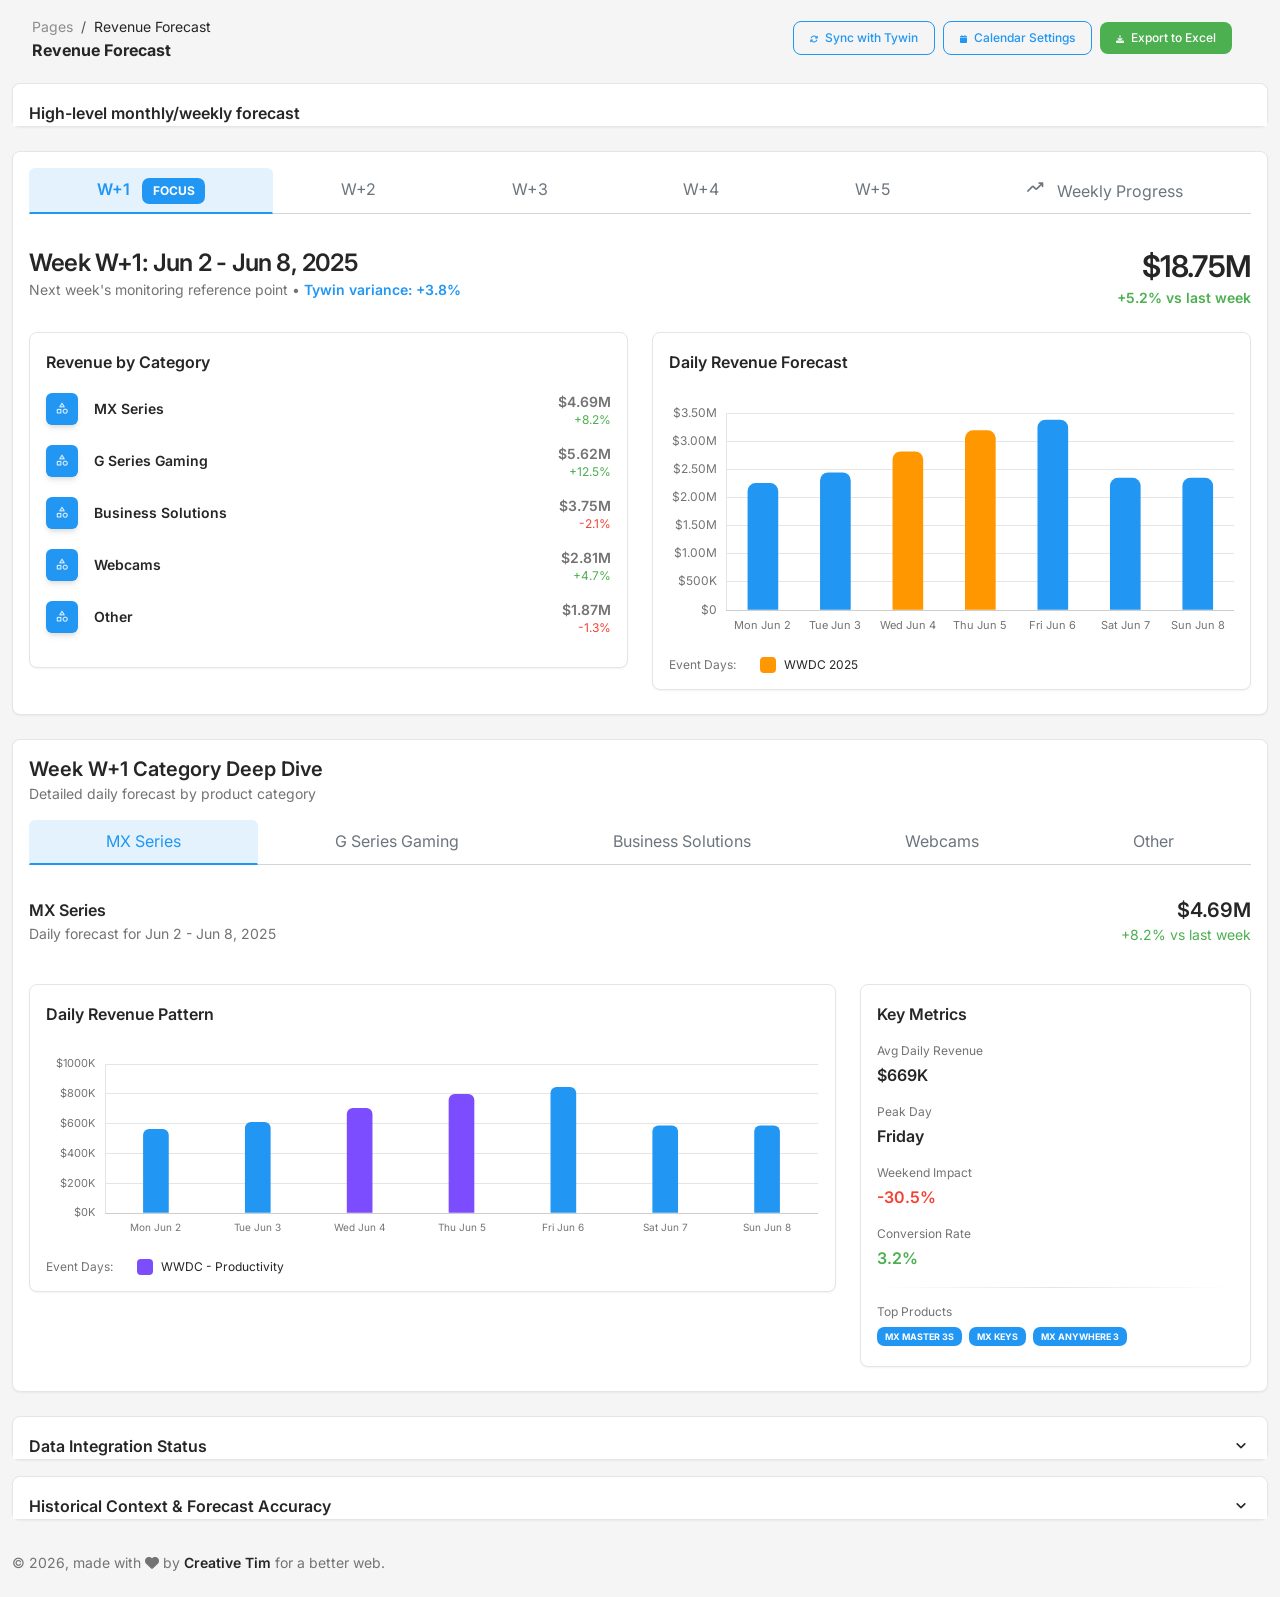
==== commit bff8582e: "Fix chart growing issue and add event legends for better UX - Add event legends below all charts to " ====
--- a/custom-pages/logi/revenue-forecast.html
+++ b/custom-pages/logi/revenue-forecast.html
@@ -144,7 +144,12 @@
                             <h6 class="mb-0">Daily Revenue Forecast</h6>
                           </div>
                           <div class="card-body p-3">
-                            <canvas id="daily-chart-1" class="chart-canvas" height="250"></canvas>
+                            <div style="position: relative; height: 250px;">
+                              <canvas id="daily-chart-1"></canvas>
+                            </div>
+                            <div class="mt-3" id="event-legend-1">
+                              <!-- Event legend will be populated by JavaScript -->
+                            </div>
                           </div>
                         </div>
                       </div>
@@ -183,7 +188,12 @@
                             <h6 class="mb-0">Daily Revenue Forecast</h6>
                           </div>
                           <div class="card-body p-3">
-                            <canvas id="daily-chart-2" class="chart-canvas" height="250"></canvas>
+                            <div style="position: relative; height: 250px;">
+                              <canvas id="daily-chart-2"></canvas>
+                            </div>
+                            <div class="mt-3" id="event-legend-2">
+                              <!-- Event legend will be populated by JavaScript -->
+                            </div>
                           </div>
                         </div>
                       </div>
@@ -221,7 +231,12 @@
                             <h6 class="mb-0">Daily Revenue Forecast</h6>
                           </div>
                           <div class="card-body p-3">
-                            <canvas id="daily-chart-3" class="chart-canvas" height="250"></canvas>
+                            <div style="position: relative; height: 250px;">
+                              <canvas id="daily-chart-3"></canvas>
+                            </div>
+                            <div class="mt-3" id="event-legend-3">
+                              <!-- Event legend will be populated by JavaScript -->
+                            </div>
                           </div>
                         </div>
                       </div>
@@ -259,7 +274,12 @@
                             <h6 class="mb-0">Daily Revenue Forecast</h6>
                           </div>
                           <div class="card-body p-3">
-                            <canvas id="daily-chart-4" class="chart-canvas" height="250"></canvas>
+                            <div style="position: relative; height: 250px;">
+                              <canvas id="daily-chart-4"></canvas>
+                            </div>
+                            <div class="mt-3" id="event-legend-4">
+                              <!-- Event legend will be populated by JavaScript -->
+                            </div>
                           </div>
                         </div>
                       </div>
@@ -297,7 +317,12 @@
                             <h6 class="mb-0">Daily Revenue Forecast</h6>
                           </div>
                           <div class="card-body p-3">
-                            <canvas id="daily-chart-5" class="chart-canvas" height="250"></canvas>
+                            <div style="position: relative; height: 250px;">
+                              <canvas id="daily-chart-5"></canvas>
+                            </div>
+                            <div class="mt-3" id="event-legend-5">
+                              <!-- Event legend will be populated by JavaScript -->
+                            </div>
                           </div>
                         </div>
                       </div>
@@ -317,7 +342,9 @@
                     
                     <div class="card">
                       <div class="card-body p-3">
-                        <canvas id="weekly-progress-chart" class="chart-canvas" height="300"></canvas>
+                        <div style="position: relative; height: 300px;">
+                          <canvas id="weekly-progress-chart"></canvas>
+                        </div>
                       </div>
                     </div>
                     
@@ -453,7 +480,12 @@
                             <h6 class="mb-0">Daily Revenue Pattern</h6>
                           </div>
                           <div class="card-body p-3">
-                            <canvas id="cat-chart-mx" class="chart-canvas" height="200"></canvas>
+                            <div style="position: relative; height: 200px;">
+                              <canvas id="cat-chart-mx"></canvas>
+                            </div>
+                            <div class="mt-3" id="event-legend-mx">
+                              <!-- Event legend will be populated by JavaScript -->
+                            </div>
                           </div>
                         </div>
                       </div>
@@ -514,7 +546,12 @@
                             <h6 class="mb-0">Daily Revenue Pattern</h6>
                           </div>
                           <div class="card-body p-3">
-                            <canvas id="cat-chart-gaming" class="chart-canvas" height="200"></canvas>
+                            <div style="position: relative; height: 200px;">
+                              <canvas id="cat-chart-gaming"></canvas>
+                            </div>
+                            <div class="mt-3" id="event-legend-gaming">
+                              <!-- Event legend will be populated by JavaScript -->
+                            </div>
                           </div>
                         </div>
                       </div>
@@ -575,7 +612,12 @@
                             <h6 class="mb-0">Daily Revenue Pattern</h6>
                           </div>
                           <div class="card-body p-3">
-                            <canvas id="cat-chart-business" class="chart-canvas" height="200"></canvas>
+                            <div style="position: relative; height: 200px;">
+                              <canvas id="cat-chart-business"></canvas>
+                            </div>
+                            <div class="mt-3" id="event-legend-business">
+                              <!-- Event legend will be populated by JavaScript -->
+                            </div>
                           </div>
                         </div>
                       </div>
@@ -636,7 +678,12 @@
                             <h6 class="mb-0">Daily Revenue Pattern</h6>
                           </div>
                           <div class="card-body p-3">
-                            <canvas id="cat-chart-webcams" class="chart-canvas" height="200"></canvas>
+                            <div style="position: relative; height: 200px;">
+                              <canvas id="cat-chart-webcams"></canvas>
+                            </div>
+                            <div class="mt-3" id="event-legend-webcams">
+                              <!-- Event legend will be populated by JavaScript -->
+                            </div>
                           </div>
                         </div>
                       </div>
@@ -697,7 +744,12 @@
                             <h6 class="mb-0">Daily Revenue Pattern</h6>
                           </div>
                           <div class="card-body p-3">
-                            <canvas id="cat-chart-other" class="chart-canvas" height="200"></canvas>
+                            <div style="position: relative; height: 200px;">
+                              <canvas id="cat-chart-other"></canvas>
+                            </div>
+                            <div class="mt-3" id="event-legend-other">
+                              <!-- Event legend will be populated by JavaScript -->
+                            </div>
                           </div>
                         </div>
                       </div>
@@ -1222,6 +1274,9 @@
         options: {
           responsive: true,
           maintainAspectRatio: false,
+          animation: {
+            duration: 0 // Disable animations
+          },
           plugins: {
             legend: {
               display: false
@@ -1294,6 +1349,7 @@
       updateWeekContent('W+1');
       populateCategoryBreakdown('1', forecastData['W+1']);
       createDailyChart('1', forecastData['W+1']);
+      populateEventLegend('1', forecastData['W+1']);
       
       // Initialize category charts
       createCategoryChart('mx', categoryDailyData['MX Series']);
@@ -1301,6 +1357,13 @@
       createCategoryChart('business', categoryDailyData['Business Solutions']);
       createCategoryChart('webcams', categoryDailyData['Webcams']);
       createCategoryChart('other', categoryDailyData['Other']);
+      
+      // Populate event legends for category charts
+      populateEventLegend('mx', categoryDailyData['MX Series'], true);
+      populateEventLegend('gaming', categoryDailyData['G Series Gaming'], true);
+      populateEventLegend('business', categoryDailyData['Business Solutions'], true);
+      populateEventLegend('webcams', categoryDailyData['Webcams'], true);
+      populateEventLegend('other', categoryDailyData['Other'], true);
       
       // Handle collapse icon rotation
       const collapseElements = document.querySelectorAll('[data-bs-toggle="collapse"]');
@@ -1336,6 +1399,7 @@
               updateWeekContent(currentWeek);
               populateCategoryBreakdown(weekNum, forecastData[currentWeek]);
               createDailyChart(weekNum, forecastData[currentWeek]);
+              populateEventLegend(weekNum, forecastData[currentWeek]);
             }
           }
         });
@@ -1364,6 +1428,9 @@
         options: {
           responsive: true,
           maintainAspectRatio: false,
+          animation: {
+            duration: 0 // Disable animations
+          },
           plugins: {
             legend: {
               display: false
@@ -1461,6 +1528,9 @@
         options: {
           responsive: true,
           maintainAspectRatio: false,
+          animation: {
+            duration: 0 // Disable animations
+          },
           plugins: {
             legend: {
               display: false
@@ -1524,6 +1594,46 @@
         }
       });
     }
+
+    // Function to populate event legends
+    function populateEventLegend(weekNum, data, isCategory = false) {
+      const legendContainer = document.getElementById(`event-legend-${weekNum}`);
+      if (!legendContainer || !data.daily) return;
+
+      // Collect unique events with their colors
+      const events = new Map();
+      data.daily.forEach(day => {
+        if (day.special) {
+          if (!events.has(day.special)) {
+            // Use purple color for category-specific events
+            const color = isCategory ? DashboardConfig.colors.purple : DashboardConfig.colors.orange;
+            events.set(day.special, color);
+          }
+        }
+      });
+
+      // If no events, show a message
+      if (events.size === 0) {
+        legendContainer.innerHTML = '<p class="text-xs text-muted mb-0">No special events this week</p>';
+        return;
+      }
+
+      // Build legend HTML
+      let legendHtml = '<div class="d-flex flex-wrap align-items-center gap-3">';
+      legendHtml += '<p class="text-xs text-muted mb-0 me-2">Event Days:</p>';
+      
+      events.forEach((color, eventName) => {
+        legendHtml += `
+          <div class="d-flex align-items-center">
+            <div style="width: 16px; height: 16px; background-color: ${color}; border-radius: 4px;" class="me-2"></div>
+            <span class="text-xs text-dark">${eventName}</span>
+          </div>
+        `;
+      });
+      
+      legendHtml += '</div>';
+      legendContainer.innerHTML = legendHtml;
+    }
     
     // Initialize Material Dashboard
     // Sidenav removed - no initialization needed
--- a/custom-pages/logi/assets/css/custom-dashboard.css
+++ b/custom-pages/logi/assets/css/custom-dashboard.css
@@ -129,4 +129,17 @@
 body .nav-tabs .nav-link.active,
 body .nav-tabs .nav-link:hover {
   border-color: transparent transparent var(--custom-primary) transparent !important;
+}
+
+/* Fix for chart height issues */
+canvas {
+  max-width: 100% !important;
+  height: auto !important;
+}
+
+/* Disable chart animations to prevent growing issue */
+.chart-container {
+  position: relative;
+  height: auto;
+  width: 100%;
 }
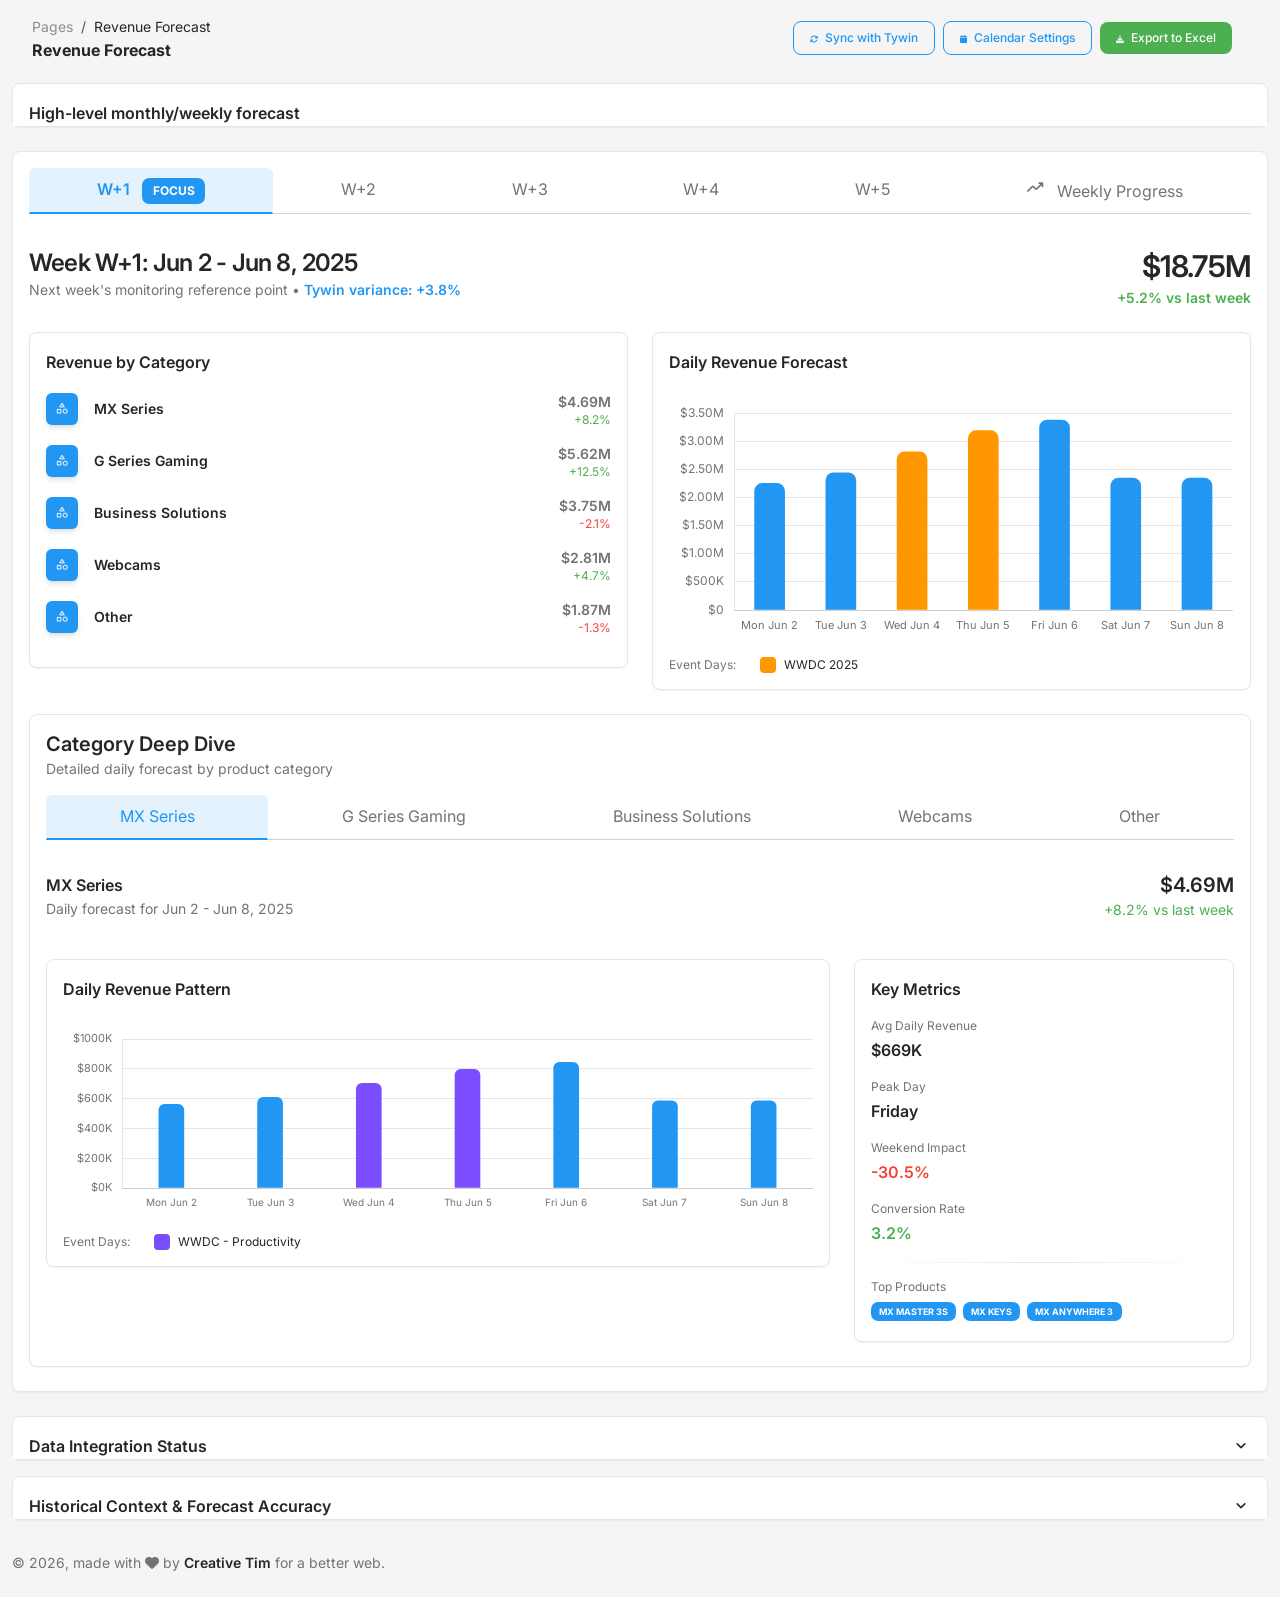
==== commit ae9c89c9: "Add dynamic data loading infrastructure and documentation - Created JSON data extraction from markdo" ====
--- a/custom-pages/logi/revenue-forecast.html
+++ b/custom-pages/logi/revenue-forecast.html
@@ -154,6 +154,382 @@
                         </div>
                       </div>
                     </div>
+                    
+                    <!-- Category Deep Dive for Week 1 -->
+                    <div class="row mt-4">
+                      <div class="col-12">
+                        <div class="card">
+                          <div class="card-header pb-0 px-3">
+                            <div class="row">
+                              <div class="col-6">
+                                <h5 class="mb-0">Category Deep Dive</h5>
+                                <p class="text-sm text-muted mb-0">Detailed daily forecast by product category</p>
+                              </div>
+                            </div>
+                            <ul class="nav nav-tabs nav-fill mt-3" role="tablist">
+                              <li class="nav-item">
+                                <a class="nav-link active" data-bs-toggle="tab" href="#cat-mx-1" role="tab" aria-selected="true">
+                                  MX Series
+                                </a>
+                              </li>
+                              <li class="nav-item">
+                                <a class="nav-link" data-bs-toggle="tab" href="#cat-gaming-1" role="tab" aria-selected="false">
+                                  G Series Gaming
+                                </a>
+                              </li>
+                              <li class="nav-item">
+                                <a class="nav-link" data-bs-toggle="tab" href="#cat-business-1" role="tab" aria-selected="false">
+                                  Business Solutions
+                                </a>
+                              </li>
+                              <li class="nav-item">
+                                <a class="nav-link" data-bs-toggle="tab" href="#cat-webcams-1" role="tab" aria-selected="false">
+                                  Webcams
+                                </a>
+                              </li>
+                              <li class="nav-item">
+                                <a class="nav-link" data-bs-toggle="tab" href="#cat-other-1" role="tab" aria-selected="false">
+                                  Other
+                                </a>
+                              </li>
+                            </ul>
+                          </div>
+                          <div class="card-body px-0 pb-2">
+                            <div class="tab-content">
+                              <!-- MX Series Tab -->
+                              <div class="tab-pane fade show active" id="cat-mx-1" role="tabpanel">
+                                <div class="p-3">
+                                  <div class="row">
+                                    <div class="col-lg-8">
+                                      <h6 class="mb-0">MX Series</h6>
+                                      <p class="text-sm text-muted">Daily forecast for Jun 2 - Jun 8, 2025</p>
+                                    </div>
+                                    <div class="col-lg-4 text-lg-end">
+                                      <h5 class="mb-0">$4.69M</h5>
+                                      <p class="text-sm text-success mb-0">+8.2% vs last week</p>
+                                    </div>
+                                  </div>
+                                  
+                                  <div class="row mt-4">
+                                    <div class="col-lg-8">
+                                      <div class="card">
+                                        <div class="card-header pb-0 p-3">
+                                          <h6 class="mb-0">Daily Revenue Pattern</h6>
+                                        </div>
+                                        <div class="card-body p-3">
+                                          <div style="position: relative; height: 200px;">
+                                            <canvas id="cat-chart-mx-1"></canvas>
+                                          </div>
+                                          <div class="mt-3" id="event-legend-mx-1">
+                                            <!-- Event legend will be populated by JavaScript -->
+                                          </div>
+                                        </div>
+                                      </div>
+                                    </div>
+                                    <div class="col-lg-4">
+                                      <div class="card h-100">
+                                        <div class="card-header pb-0 p-3">
+                                          <h6 class="mb-0">Key Metrics</h6>
+                                        </div>
+                                        <div class="card-body p-3">
+                                          <div class="mb-3">
+                                            <p class="text-xs text-secondary mb-1">Avg Daily Revenue</p>
+                                            <h6 class="mb-0">$669K</h6>
+                                          </div>
+                                          <div class="mb-3">
+                                            <p class="text-xs text-secondary mb-1">Peak Day</p>
+                                            <h6 class="mb-0">Friday</h6>
+                                          </div>
+                                          <div class="mb-3">
+                                            <p class="text-xs text-secondary mb-1">Weekend Impact</p>
+                                            <h6 class="mb-0 text-danger">-30.5%</h6>
+                                          </div>
+                                          <div class="mb-3">
+                                            <p class="text-xs text-secondary mb-1">Conversion Rate</p>
+                                            <h6 class="mb-0 text-success">3.2%</h6>
+                                          </div>
+                                          <hr class="horizontal dark my-3">
+                                          <p class="text-xs text-secondary mb-2">Top Products</p>
+                                          <div class="text-xs">
+                                            <div class="badge me-1 mb-1 text-white" style="background-color: #2196f3;">MX Master 3S</div>
+                                            <div class="badge me-1 mb-1 text-white" style="background-color: #2196f3;">MX Keys</div>
+                                            <div class="badge me-1 mb-1 text-white" style="background-color: #2196f3;">MX Anywhere 3</div>
+                                          </div>
+                                        </div>
+                                      </div>
+                                    </div>
+                                  </div>
+                                </div>
+                              </div>
+                              
+                              <!-- G Series Gaming Tab -->
+                              <div class="tab-pane fade" id="cat-gaming-1" role="tabpanel">
+                                <div class="p-3">
+                                  <div class="row">
+                                    <div class="col-lg-8">
+                                      <h6 class="mb-0">G Series Gaming</h6>
+                                      <p class="text-sm text-muted">Daily forecast for Jun 2 - Jun 8, 2025</p>
+                                    </div>
+                                    <div class="col-lg-4 text-lg-end">
+                                      <h5 class="mb-0">$5.62M</h5>
+                                      <p class="text-sm text-success mb-0">+12.5% vs last week</p>
+                                    </div>
+                                  </div>
+                                  
+                                  <div class="row mt-4">
+                                    <div class="col-lg-8">
+                                      <div class="card">
+                                        <div class="card-header pb-0 p-3">
+                                          <h6 class="mb-0">Daily Revenue Pattern</h6>
+                                        </div>
+                                        <div class="card-body p-3">
+                                          <div style="position: relative; height: 200px;">
+                                            <canvas id="cat-chart-gaming-1"></canvas>
+                                          </div>
+                                          <div class="mt-3" id="event-legend-gaming-1">
+                                            <!-- Event legend will be populated by JavaScript -->
+                                          </div>
+                                        </div>
+                                      </div>
+                                    </div>
+                                    <div class="col-lg-4">
+                                      <div class="card h-100">
+                                        <div class="card-header pb-0 p-3">
+                                          <h6 class="mb-0">Key Metrics</h6>
+                                        </div>
+                                        <div class="card-body p-3">
+                                          <div class="mb-3">
+                                            <p class="text-xs text-secondary mb-1">Avg Daily Revenue</p>
+                                            <h6 class="mb-0">$803K</h6>
+                                          </div>
+                                          <div class="mb-3">
+                                            <p class="text-xs text-secondary mb-1">Peak Day</p>
+                                            <h6 class="mb-0">Friday</h6>
+                                          </div>
+                                          <div class="mb-3">
+                                            <p class="text-xs text-secondary mb-1">Weekend Impact</p>
+                                            <h6 class="mb-0 text-danger">-30.6%</h6>
+                                          </div>
+                                          <div class="mb-3">
+                                            <p class="text-xs text-secondary mb-1">Conversion Rate</p>
+                                            <h6 class="mb-0 text-success">2.8%</h6>
+                                          </div>
+                                          <hr class="horizontal dark my-3">
+                                          <p class="text-xs text-secondary mb-2">Top Products</p>
+                                          <div class="text-xs">
+                                            <div class="badge me-1 mb-1 text-white" style="background-color: #2196f3;">G PRO X SUPERLIGHT 2</div>
+                                            <div class="badge me-1 mb-1 text-white" style="background-color: #2196f3;">G502 X</div>
+                                            <div class="badge me-1 mb-1 text-white" style="background-color: #2196f3;">G915 TKL</div>
+                                          </div>
+                                        </div>
+                                      </div>
+                                    </div>
+                                  </div>
+                                </div>
+                              </div>
+                              
+                              <!-- Business Solutions Tab -->
+                              <div class="tab-pane fade" id="cat-business-1" role="tabpanel">
+                                <div class="p-3">
+                                  <div class="row">
+                                    <div class="col-lg-8">
+                                      <h6 class="mb-0">Business Solutions</h6>
+                                      <p class="text-sm text-muted">Daily forecast for Jun 2 - Jun 8, 2025</p>
+                                    </div>
+                                    <div class="col-lg-4 text-lg-end">
+                                      <h5 class="mb-0">$3.75M</h5>
+                                      <p class="text-sm text-danger mb-0">-2.1% vs last week</p>
+                                    </div>
+                                  </div>
+                                  
+                                  <div class="row mt-4">
+                                    <div class="col-lg-8">
+                                      <div class="card">
+                                        <div class="card-header pb-0 p-3">
+                                          <h6 class="mb-0">Daily Revenue Pattern</h6>
+                                        </div>
+                                        <div class="card-body p-3">
+                                          <div style="position: relative; height: 200px;">
+                                            <canvas id="cat-chart-business-1"></canvas>
+                                          </div>
+                                          <div class="mt-3" id="event-legend-business-1">
+                                            <!-- Event legend will be populated by JavaScript -->
+                                          </div>
+                                        </div>
+                                      </div>
+                                    </div>
+                                    <div class="col-lg-4">
+                                      <div class="card h-100">
+                                        <div class="card-header pb-0 p-3">
+                                          <h6 class="mb-0">Key Metrics</h6>
+                                        </div>
+                                        <div class="card-body p-3">
+                                          <div class="mb-3">
+                                            <p class="text-xs text-secondary mb-1">Avg Daily Revenue</p>
+                                            <h6 class="mb-0">$536K</h6>
+                                          </div>
+                                          <div class="mb-3">
+                                            <p class="text-xs text-secondary mb-1">Peak Day</p>
+                                            <h6 class="mb-0">Friday</h6>
+                                          </div>
+                                          <div class="mb-3">
+                                            <p class="text-xs text-secondary mb-1">Weekend Impact</p>
+                                            <h6 class="mb-0 text-danger">-30.6%</h6>
+                                          </div>
+                                          <div class="mb-3">
+                                            <p class="text-xs text-secondary mb-1">Conversion Rate</p>
+                                            <h6 class="mb-0 text-success">5.1%</h6>
+                                          </div>
+                                          <hr class="horizontal dark my-3">
+                                          <p class="text-xs text-secondary mb-2">Top Products</p>
+                                          <div class="text-xs">
+                                            <div class="badge me-1 mb-1 text-white" style="background-color: #2196f3;">Rally Bar</div>
+                                            <div class="badge me-1 mb-1 text-white" style="background-color: #2196f3;">MeetUp 2</div>
+                                            <div class="badge me-1 mb-1 text-white" style="background-color: #2196f3;">Tap IP</div>
+                                          </div>
+                                        </div>
+                                      </div>
+                                    </div>
+                                  </div>
+                                </div>
+                              </div>
+                              
+                              <!-- Webcams Tab -->
+                              <div class="tab-pane fade" id="cat-webcams-1" role="tabpanel">
+                                <div class="p-3">
+                                  <div class="row">
+                                    <div class="col-lg-8">
+                                      <h6 class="mb-0">Webcams</h6>
+                                      <p class="text-sm text-muted">Daily forecast for Jun 2 - Jun 8, 2025</p>
+                                    </div>
+                                    <div class="col-lg-4 text-lg-end">
+                                      <h5 class="mb-0">$2.81M</h5>
+                                      <p class="text-sm text-success mb-0">+4.7% vs last week</p>
+                                    </div>
+                                  </div>
+                                  
+                                  <div class="row mt-4">
+                                    <div class="col-lg-8">
+                                      <div class="card">
+                                        <div class="card-header pb-0 p-3">
+                                          <h6 class="mb-0">Daily Revenue Pattern</h6>
+                                        </div>
+                                        <div class="card-body p-3">
+                                          <div style="position: relative; height: 200px;">
+                                            <canvas id="cat-chart-webcams-1"></canvas>
+                                          </div>
+                                          <div class="mt-3" id="event-legend-webcams-1">
+                                            <!-- Event legend will be populated by JavaScript -->
+                                          </div>
+                                        </div>
+                                      </div>
+                                    </div>
+                                    <div class="col-lg-4">
+                                      <div class="card h-100">
+                                        <div class="card-header pb-0 p-3">
+                                          <h6 class="mb-0">Key Metrics</h6>
+                                        </div>
+                                        <div class="card-body p-3">
+                                          <div class="mb-3">
+                                            <p class="text-xs text-secondary mb-1">Avg Daily Revenue</p>
+                                            <h6 class="mb-0">$402K</h6>
+                                          </div>
+                                          <div class="mb-3">
+                                            <p class="text-xs text-secondary mb-1">Peak Day</p>
+                                            <h6 class="mb-0">Friday</h6>
+                                          </div>
+                                          <div class="mb-3">
+                                            <p class="text-xs text-secondary mb-1">Weekend Impact</p>
+                                            <h6 class="mb-0 text-danger">-30.5%</h6>
+                                          </div>
+                                          <div class="mb-3">
+                                            <p class="text-xs text-secondary mb-1">Conversion Rate</p>
+                                            <h6 class="mb-0 text-success">4.2%</h6>
+                                          </div>
+                                          <hr class="horizontal dark my-3">
+                                          <p class="text-xs text-secondary mb-2">Top Products</p>
+                                          <div class="text-xs">
+                                            <div class="badge me-1 mb-1 text-white" style="background-color: #2196f3;">Brio 4K</div>
+                                            <div class="badge me-1 mb-1 text-white" style="background-color: #2196f3;">C920s</div>
+                                            <div class="badge me-1 mb-1 text-white" style="background-color: #2196f3;">StreamCam</div>
+                                          </div>
+                                        </div>
+                                      </div>
+                                    </div>
+                                  </div>
+                                </div>
+                              </div>
+                              
+                              <!-- Other Tab -->
+                              <div class="tab-pane fade" id="cat-other-1" role="tabpanel">
+                                <div class="p-3">
+                                  <div class="row">
+                                    <div class="col-lg-8">
+                                      <h6 class="mb-0">Other Products</h6>
+                                      <p class="text-sm text-muted">Daily forecast for Jun 2 - Jun 8, 2025</p>
+                                    </div>
+                                    <div class="col-lg-4 text-lg-end">
+                                      <h5 class="mb-0">$1.87M</h5>
+                                      <p class="text-sm text-danger mb-0">-1.3% vs last week</p>
+                                    </div>
+                                  </div>
+                                  
+                                  <div class="row mt-4">
+                                    <div class="col-lg-8">
+                                      <div class="card">
+                                        <div class="card-header pb-0 p-3">
+                                          <h6 class="mb-0">Daily Revenue Pattern</h6>
+                                        </div>
+                                        <div class="card-body p-3">
+                                          <div style="position: relative; height: 200px;">
+                                            <canvas id="cat-chart-other-1"></canvas>
+                                          </div>
+                                          <div class="mt-3" id="event-legend-other-1">
+                                            <!-- Event legend will be populated by JavaScript -->
+                                          </div>
+                                        </div>
+                                      </div>
+                                    </div>
+                                    <div class="col-lg-4">
+                                      <div class="card h-100">
+                                        <div class="card-header pb-0 p-3">
+                                          <h6 class="mb-0">Key Metrics</h6>
+                                        </div>
+                                        <div class="card-body p-3">
+                                          <div class="mb-3">
+                                            <p class="text-xs text-secondary mb-1">Avg Daily Revenue</p>
+                                            <h6 class="mb-0">$268K</h6>
+                                          </div>
+                                          <div class="mb-3">
+                                            <p class="text-xs text-secondary mb-1">Peak Day</p>
+                                            <h6 class="mb-0">Friday</h6>
+                                          </div>
+                                          <div class="mb-3">
+                                            <p class="text-xs text-secondary mb-1">Weekend Impact</p>
+                                            <h6 class="mb-0 text-danger">-30.6%</h6>
+                                          </div>
+                                          <div class="mb-3">
+                                            <p class="text-xs text-secondary mb-1">Conversion Rate</p>
+                                            <h6 class="mb-0 text-success">2.1%</h6>
+                                          </div>
+                                          <hr class="horizontal dark my-3">
+                                          <p class="text-xs text-secondary mb-2">Top Products</p>
+                                          <div class="text-xs">
+                                            <div class="badge me-1 mb-1 text-white" style="background-color: #2196f3;">iPad Accessories</div>
+                                            <div class="badge me-1 mb-1 text-white" style="background-color: #2196f3;">Speakers</div>
+                                            <div class="badge me-1 mb-1 text-white" style="background-color: #2196f3;">Presenters</div>
+                                          </div>
+                                        </div>
+                                      </div>
+                                    </div>
+                                  </div>
+                                </div>
+                              </div>
+                            </div>
+                          </div>
+                        </div>
+                      </div>
+                    </div>
                   </div>
                 </div>
                 
@@ -198,6 +574,382 @@
                         </div>
                       </div>
                     </div>
+                    
+                    <!-- Category Deep Dive for Week 2 -->
+                    <div class="row mt-4">
+                      <div class="col-12">
+                        <div class="card">
+                          <div class="card-header pb-0 px-3">
+                            <div class="row">
+                              <div class="col-6">
+                                <h5 class="mb-0">Category Deep Dive</h5>
+                                <p class="text-sm text-muted mb-0">Detailed daily forecast by product category</p>
+                              </div>
+                            </div>
+                            <ul class="nav nav-tabs nav-fill mt-3" role="tablist">
+                              <li class="nav-item">
+                                <a class="nav-link active" data-bs-toggle="tab" href="#cat-mx-2" role="tab" aria-selected="true">
+                                  MX Series
+                                </a>
+                              </li>
+                              <li class="nav-item">
+                                <a class="nav-link" data-bs-toggle="tab" href="#cat-gaming-2" role="tab" aria-selected="false">
+                                  G Series Gaming
+                                </a>
+                              </li>
+                              <li class="nav-item">
+                                <a class="nav-link" data-bs-toggle="tab" href="#cat-business-2" role="tab" aria-selected="false">
+                                  Business Solutions
+                                </a>
+                              </li>
+                              <li class="nav-item">
+                                <a class="nav-link" data-bs-toggle="tab" href="#cat-webcams-2" role="tab" aria-selected="false">
+                                  Webcams
+                                </a>
+                              </li>
+                              <li class="nav-item">
+                                <a class="nav-link" data-bs-toggle="tab" href="#cat-other-2" role="tab" aria-selected="false">
+                                  Other
+                                </a>
+                              </li>
+                            </ul>
+                          </div>
+                          <div class="card-body px-0 pb-2">
+                            <div class="tab-content">
+                              <!-- MX Series Tab -->
+                              <div class="tab-pane fade show active" id="cat-mx-2" role="tabpanel">
+                                <div class="p-3">
+                                  <div class="row">
+                                    <div class="col-lg-8">
+                                      <h6 class="mb-0">MX Series</h6>
+                                      <p class="text-sm text-muted">Daily forecast for Jun 9 - Jun 15, 2025</p>
+                                    </div>
+                                    <div class="col-lg-4 text-lg-end">
+                                      <h5 class="mb-0">$4.47M</h5>
+                                      <p class="text-sm text-danger mb-0">-2.8% vs last week</p>
+                                    </div>
+                                  </div>
+                                  
+                                  <div class="row mt-4">
+                                    <div class="col-lg-8">
+                                      <div class="card">
+                                        <div class="card-header pb-0 p-3">
+                                          <h6 class="mb-0">Daily Revenue Pattern</h6>
+                                        </div>
+                                        <div class="card-body p-3">
+                                          <div style="position: relative; height: 200px;">
+                                            <canvas id="cat-chart-mx-2"></canvas>
+                                          </div>
+                                          <div class="mt-3" id="event-legend-mx-2">
+                                            <!-- Event legend will be populated by JavaScript -->
+                                          </div>
+                                        </div>
+                                      </div>
+                                    </div>
+                                    <div class="col-lg-4">
+                                      <div class="card h-100">
+                                        <div class="card-header pb-0 p-3">
+                                          <h6 class="mb-0">Key Metrics</h6>
+                                        </div>
+                                        <div class="card-body p-3">
+                                          <div class="mb-3">
+                                            <p class="text-xs text-secondary mb-1">Avg Daily Revenue</p>
+                                            <h6 class="mb-0">$639K</h6>
+                                          </div>
+                                          <div class="mb-3">
+                                            <p class="text-xs text-secondary mb-1">Peak Day</p>
+                                            <h6 class="mb-0">Friday</h6>
+                                          </div>
+                                          <div class="mb-3">
+                                            <p class="text-xs text-secondary mb-1">Weekend Impact</p>
+                                            <h6 class="mb-0 text-danger">-30.5%</h6>
+                                          </div>
+                                          <div class="mb-3">
+                                            <p class="text-xs text-secondary mb-1">Conversion Rate</p>
+                                            <h6 class="mb-0 text-success">3.1%</h6>
+                                          </div>
+                                          <hr class="horizontal dark my-3">
+                                          <p class="text-xs text-secondary mb-2">Top Products</p>
+                                          <div class="text-xs">
+                                            <div class="badge me-1 mb-1 text-white" style="background-color: #2196f3;">MX Master 3S</div>
+                                            <div class="badge me-1 mb-1 text-white" style="background-color: #2196f3;">MX Keys</div>
+                                            <div class="badge me-1 mb-1 text-white" style="background-color: #2196f3;">MX Anywhere 3</div>
+                                          </div>
+                                        </div>
+                                      </div>
+                                    </div>
+                                  </div>
+                                </div>
+                              </div>
+                              
+                              <!-- G Series Gaming Tab -->
+                              <div class="tab-pane fade" id="cat-gaming-2" role="tabpanel">
+                                <div class="p-3">
+                                  <div class="row">
+                                    <div class="col-lg-8">
+                                      <h6 class="mb-0">G Series Gaming</h6>
+                                      <p class="text-sm text-muted">Daily forecast for Jun 9 - Jun 15, 2025</p>
+                                    </div>
+                                    <div class="col-lg-4 text-lg-end">
+                                      <h5 class="mb-0">$5.37M</h5>
+                                      <p class="text-sm text-success mb-0">+2.1% vs last week</p>
+                                    </div>
+                                  </div>
+                                  
+                                  <div class="row mt-4">
+                                    <div class="col-lg-8">
+                                      <div class="card">
+                                        <div class="card-header pb-0 p-3">
+                                          <h6 class="mb-0">Daily Revenue Pattern</h6>
+                                        </div>
+                                        <div class="card-body p-3">
+                                          <div style="position: relative; height: 200px;">
+                                            <canvas id="cat-chart-gaming-2"></canvas>
+                                          </div>
+                                          <div class="mt-3" id="event-legend-gaming-2">
+                                            <!-- Event legend will be populated by JavaScript -->
+                                          </div>
+                                        </div>
+                                      </div>
+                                    </div>
+                                    <div class="col-lg-4">
+                                      <div class="card h-100">
+                                        <div class="card-header pb-0 p-3">
+                                          <h6 class="mb-0">Key Metrics</h6>
+                                        </div>
+                                        <div class="card-body p-3">
+                                          <div class="mb-3">
+                                            <p class="text-xs text-secondary mb-1">Avg Daily Revenue</p>
+                                            <h6 class="mb-0">$767K</h6>
+                                          </div>
+                                          <div class="mb-3">
+                                            <p class="text-xs text-secondary mb-1">Peak Day</p>
+                                            <h6 class="mb-0">Friday</h6>
+                                          </div>
+                                          <div class="mb-3">
+                                            <p class="text-xs text-secondary mb-1">Weekend Impact</p>
+                                            <h6 class="mb-0 text-danger">-30.6%</h6>
+                                          </div>
+                                          <div class="mb-3">
+                                            <p class="text-xs text-secondary mb-1">Conversion Rate</p>
+                                            <h6 class="mb-0 text-success">2.9%</h6>
+                                          </div>
+                                          <hr class="horizontal dark my-3">
+                                          <p class="text-xs text-secondary mb-2">Top Products</p>
+                                          <div class="text-xs">
+                                            <div class="badge me-1 mb-1 text-white" style="background-color: #2196f3;">G PRO X SUPERLIGHT 2</div>
+                                            <div class="badge me-1 mb-1 text-white" style="background-color: #2196f3;">G502 X</div>
+                                            <div class="badge me-1 mb-1 text-white" style="background-color: #2196f3;">G915 TKL</div>
+                                          </div>
+                                        </div>
+                                      </div>
+                                    </div>
+                                  </div>
+                                </div>
+                              </div>
+                              
+                              <!-- Business Solutions Tab -->
+                              <div class="tab-pane fade" id="cat-business-2" role="tabpanel">
+                                <div class="p-3">
+                                  <div class="row">
+                                    <div class="col-lg-8">
+                                      <h6 class="mb-0">Business Solutions</h6>
+                                      <p class="text-sm text-muted">Daily forecast for Jun 9 - Jun 15, 2025</p>
+                                    </div>
+                                    <div class="col-lg-4 text-lg-end">
+                                      <h5 class="mb-0">$3.58M</h5>
+                                      <p class="text-sm text-danger mb-0">-5.8% vs last week</p>
+                                    </div>
+                                  </div>
+                                  
+                                  <div class="row mt-4">
+                                    <div class="col-lg-8">
+                                      <div class="card">
+                                        <div class="card-header pb-0 p-3">
+                                          <h6 class="mb-0">Daily Revenue Pattern</h6>
+                                        </div>
+                                        <div class="card-body p-3">
+                                          <div style="position: relative; height: 200px;">
+                                            <canvas id="cat-chart-business-2"></canvas>
+                                          </div>
+                                          <div class="mt-3" id="event-legend-business-2">
+                                            <!-- Event legend will be populated by JavaScript -->
+                                          </div>
+                                        </div>
+                                      </div>
+                                    </div>
+                                    <div class="col-lg-4">
+                                      <div class="card h-100">
+                                        <div class="card-header pb-0 p-3">
+                                          <h6 class="mb-0">Key Metrics</h6>
+                                        </div>
+                                        <div class="card-body p-3">
+                                          <div class="mb-3">
+                                            <p class="text-xs text-secondary mb-1">Avg Daily Revenue</p>
+                                            <h6 class="mb-0">$511K</h6>
+                                          </div>
+                                          <div class="mb-3">
+                                            <p class="text-xs text-secondary mb-1">Peak Day</p>
+                                            <h6 class="mb-0">Thursday</h6>
+                                          </div>
+                                          <div class="mb-3">
+                                            <p class="text-xs text-secondary mb-1">Weekend Impact</p>
+                                            <h6 class="mb-0 text-danger">-25.3%</h6>
+                                          </div>
+                                          <div class="mb-3">
+                                            <p class="text-xs text-secondary mb-1">Conversion Rate</p>
+                                            <h6 class="mb-0 text-success">2.4%</h6>
+                                          </div>
+                                          <hr class="horizontal dark my-3">
+                                          <p class="text-xs text-secondary mb-2">Top Products</p>
+                                          <div class="text-xs">
+                                            <div class="badge me-1 mb-1 text-white" style="background-color: #2196f3;">Rally Bar</div>
+                                            <div class="badge me-1 mb-1 text-white" style="background-color: #2196f3;">MeetUp</div>
+                                            <div class="badge me-1 mb-1 text-white" style="background-color: #2196f3;">Sync</div>
+                                          </div>
+                                        </div>
+                                      </div>
+                                    </div>
+                                  </div>
+                                </div>
+                              </div>
+                              
+                              <!-- Webcams Tab -->
+                              <div class="tab-pane fade" id="cat-webcams-2" role="tabpanel">
+                                <div class="p-3">
+                                  <div class="row">
+                                    <div class="col-lg-8">
+                                      <h6 class="mb-0">Webcams</h6>
+                                      <p class="text-sm text-muted">Daily forecast for Jun 9 - Jun 15, 2025</p>
+                                    </div>
+                                    <div class="col-lg-4 text-lg-end">
+                                      <h5 class="mb-0">$2.68M</h5>
+                                      <p class="text-sm text-danger mb-0">-7.3% vs last week</p>
+                                    </div>
+                                  </div>
+                                  
+                                  <div class="row mt-4">
+                                    <div class="col-lg-8">
+                                      <div class="card">
+                                        <div class="card-header pb-0 p-3">
+                                          <h6 class="mb-0">Daily Revenue Pattern</h6>
+                                        </div>
+                                        <div class="card-body p-3">
+                                          <div style="position: relative; height: 200px;">
+                                            <canvas id="cat-chart-webcams-2"></canvas>
+                                          </div>
+                                          <div class="mt-3" id="event-legend-webcams-2">
+                                            <!-- Event legend will be populated by JavaScript -->
+                                          </div>
+                                        </div>
+                                      </div>
+                                    </div>
+                                    <div class="col-lg-4">
+                                      <div class="card h-100">
+                                        <div class="card-header pb-0 p-3">
+                                          <h6 class="mb-0">Key Metrics</h6>
+                                        </div>
+                                        <div class="card-body p-3">
+                                          <div class="mb-3">
+                                            <p class="text-xs text-secondary mb-1">Avg Daily Revenue</p>
+                                            <h6 class="mb-0">$383K</h6>
+                                          </div>
+                                          <div class="mb-3">
+                                            <p class="text-xs text-secondary mb-1">Peak Day</p>
+                                            <h6 class="mb-0">Friday</h6>
+                                          </div>
+                                          <div class="mb-3">
+                                            <p class="text-xs text-secondary mb-1">Weekend Impact</p>
+                                            <h6 class="mb-0 text-danger">-30.5%</h6>
+                                          </div>
+                                          <div class="mb-3">
+                                            <p class="text-xs text-secondary mb-1">Conversion Rate</p>
+                                            <h6 class="mb-0 text-success">4.0%</h6>
+                                          </div>
+                                          <hr class="horizontal dark my-3">
+                                          <p class="text-xs text-secondary mb-2">Top Products</p>
+                                          <div class="text-xs">
+                                            <div class="badge me-1 mb-1 text-white" style="background-color: #2196f3;">Brio 4K</div>
+                                            <div class="badge me-1 mb-1 text-white" style="background-color: #2196f3;">C920s</div>
+                                            <div class="badge me-1 mb-1 text-white" style="background-color: #2196f3;">StreamCam</div>
+                                          </div>
+                                        </div>
+                                      </div>
+                                    </div>
+                                  </div>
+                                </div>
+                              </div>
+                              
+                              <!-- Other Tab -->
+                              <div class="tab-pane fade" id="cat-other-2" role="tabpanel">
+                                <div class="p-3">
+                                  <div class="row">
+                                    <div class="col-lg-8">
+                                      <h6 class="mb-0">Other Products</h6>
+                                      <p class="text-sm text-muted">Daily forecast for Jun 9 - Jun 15, 2025</p>
+                                    </div>
+                                    <div class="col-lg-4 text-lg-end">
+                                      <h5 class="mb-0">$1.79M</h5>
+                                      <p class="text-sm text-danger mb-0">-4.2% vs last week</p>
+                                    </div>
+                                  </div>
+                                  
+                                  <div class="row mt-4">
+                                    <div class="col-lg-8">
+                                      <div class="card">
+                                        <div class="card-header pb-0 p-3">
+                                          <h6 class="mb-0">Daily Revenue Pattern</h6>
+                                        </div>
+                                        <div class="card-body p-3">
+                                          <div style="position: relative; height: 200px;">
+                                            <canvas id="cat-chart-other-2"></canvas>
+                                          </div>
+                                          <div class="mt-3" id="event-legend-other-2">
+                                            <!-- Event legend will be populated by JavaScript -->
+                                          </div>
+                                        </div>
+                                      </div>
+                                    </div>
+                                    <div class="col-lg-4">
+                                      <div class="card h-100">
+                                        <div class="card-header pb-0 p-3">
+                                          <h6 class="mb-0">Key Metrics</h6>
+                                        </div>
+                                        <div class="card-body p-3">
+                                          <div class="mb-3">
+                                            <p class="text-xs text-secondary mb-1">Avg Daily Revenue</p>
+                                            <h6 class="mb-0">$256K</h6>
+                                          </div>
+                                          <div class="mb-3">
+                                            <p class="text-xs text-secondary mb-1">Peak Day</p>
+                                            <h6 class="mb-0">Friday</h6>
+                                          </div>
+                                          <div class="mb-3">
+                                            <p class="text-xs text-secondary mb-1">Weekend Impact</p>
+                                            <h6 class="mb-0 text-danger">-30.6%</h6>
+                                          </div>
+                                          <div class="mb-3">
+                                            <p class="text-xs text-secondary mb-1">Conversion Rate</p>
+                                            <h6 class="mb-0 text-success">2.0%</h6>
+                                          </div>
+                                          <hr class="horizontal dark my-3">
+                                          <p class="text-xs text-secondary mb-2">Top Products</p>
+                                          <div class="text-xs">
+                                            <div class="badge me-1 mb-1 text-white" style="background-color: #2196f3;">iPad Accessories</div>
+                                            <div class="badge me-1 mb-1 text-white" style="background-color: #2196f3;">Speakers</div>
+                                            <div class="badge me-1 mb-1 text-white" style="background-color: #2196f3;">Presenters</div>
+                                          </div>
+                                        </div>
+                                      </div>
+                                    </div>
+                                  </div>
+                                </div>
+                              </div>
+                            </div>
+                          </div>
+                        </div>
+                      </div>
+                    </div>
                   </div>
                 </div>
                 
@@ -241,6 +993,382 @@
                         </div>
                       </div>
                     </div>
+                    
+                    <!-- Category Deep Dive for Week 3 -->
+                    <div class="row mt-4">
+                      <div class="col-12">
+                        <div class="card">
+                          <div class="card-header pb-0 px-3">
+                            <div class="row">
+                              <div class="col-6">
+                                <h5 class="mb-0">Category Deep Dive</h5>
+                                <p class="text-sm text-muted mb-0">Detailed daily forecast by product category</p>
+                              </div>
+                            </div>
+                            <ul class="nav nav-tabs nav-fill mt-3" role="tablist">
+                              <li class="nav-item">
+                                <a class="nav-link active" data-bs-toggle="tab" href="#cat-mx-3" role="tab" aria-selected="true">
+                                  MX Series
+                                </a>
+                              </li>
+                              <li class="nav-item">
+                                <a class="nav-link" data-bs-toggle="tab" href="#cat-gaming-3" role="tab" aria-selected="false">
+                                  G Series Gaming
+                                </a>
+                              </li>
+                              <li class="nav-item">
+                                <a class="nav-link" data-bs-toggle="tab" href="#cat-business-3" role="tab" aria-selected="false">
+                                  Business Solutions
+                                </a>
+                              </li>
+                              <li class="nav-item">
+                                <a class="nav-link" data-bs-toggle="tab" href="#cat-webcams-3" role="tab" aria-selected="false">
+                                  Webcams
+                                </a>
+                              </li>
+                              <li class="nav-item">
+                                <a class="nav-link" data-bs-toggle="tab" href="#cat-other-3" role="tab" aria-selected="false">
+                                  Other
+                                </a>
+                              </li>
+                            </ul>
+                          </div>
+                          <div class="card-body px-0 pb-2">
+                            <div class="tab-content">
+                              <!-- MX Series Tab -->
+                              <div class="tab-pane fade show active" id="cat-mx-3" role="tabpanel">
+                                <div class="p-3">
+                                  <div class="row">
+                                    <div class="col-lg-8">
+                                      <h6 class="mb-0">MX Series</h6>
+                                      <p class="text-sm text-muted">Daily forecast for Jun 16 - Jun 22, 2025</p>
+                                    </div>
+                                    <div class="col-lg-4 text-lg-end">
+                                      <h5 class="mb-0">$4.81M</h5>
+                                      <p class="text-sm text-success mb-0">+7.6% vs last week</p>
+                                    </div>
+                                  </div>
+                                  
+                                  <div class="row mt-4">
+                                    <div class="col-lg-8">
+                                      <div class="card">
+                                        <div class="card-header pb-0 p-3">
+                                          <h6 class="mb-0">Daily Revenue Pattern</h6>
+                                        </div>
+                                        <div class="card-body p-3">
+                                          <div style="position: relative; height: 200px;">
+                                            <canvas id="cat-chart-mx-3"></canvas>
+                                          </div>
+                                          <div class="mt-3" id="event-legend-mx-3">
+                                            <!-- Event legend will be populated by JavaScript -->
+                                          </div>
+                                        </div>
+                                      </div>
+                                    </div>
+                                    <div class="col-lg-4">
+                                      <div class="card h-100">
+                                        <div class="card-header pb-0 p-3">
+                                          <h6 class="mb-0">Key Metrics</h6>
+                                        </div>
+                                        <div class="card-body p-3">
+                                          <div class="mb-3">
+                                            <p class="text-xs text-secondary mb-1">Avg Daily Revenue</p>
+                                            <h6 class="mb-0">$687K</h6>
+                                          </div>
+                                          <div class="mb-3">
+                                            <p class="text-xs text-secondary mb-1">Peak Day</p>
+                                            <h6 class="mb-0">Friday</h6>
+                                          </div>
+                                          <div class="mb-3">
+                                            <p class="text-xs text-secondary mb-1">Weekend Impact</p>
+                                            <h6 class="mb-0 text-danger">-30.5%</h6>
+                                          </div>
+                                          <div class="mb-3">
+                                            <p class="text-xs text-secondary mb-1">Conversion Rate</p>
+                                            <h6 class="mb-0 text-success">3.3%</h6>
+                                          </div>
+                                          <hr class="horizontal dark my-3">
+                                          <p class="text-xs text-secondary mb-2">Top Products</p>
+                                          <div class="text-xs">
+                                            <div class="badge me-1 mb-1 text-white" style="background-color: #2196f3;">MX Master 3S</div>
+                                            <div class="badge me-1 mb-1 text-white" style="background-color: #2196f3;">MX Keys</div>
+                                            <div class="badge me-1 mb-1 text-white" style="background-color: #2196f3;">MX Anywhere 3</div>
+                                          </div>
+                                        </div>
+                                      </div>
+                                    </div>
+                                  </div>
+                                </div>
+                              </div>
+                              
+                              <!-- G Series Gaming Tab -->
+                              <div class="tab-pane fade" id="cat-gaming-3" role="tabpanel">
+                                <div class="p-3">
+                                  <div class="row">
+                                    <div class="col-lg-8">
+                                      <h6 class="mb-0">G Series Gaming</h6>
+                                      <p class="text-sm text-muted">Daily forecast for Jun 16 - Jun 22, 2025</p>
+                                    </div>
+                                    <div class="col-lg-4 text-lg-end">
+                                      <h5 class="mb-0">$5.77M</h5>
+                                      <p class="text-sm text-success mb-0">+7.4% vs last week</p>
+                                    </div>
+                                  </div>
+                                  
+                                  <div class="row mt-4">
+                                    <div class="col-lg-8">
+                                      <div class="card">
+                                        <div class="card-header pb-0 p-3">
+                                          <h6 class="mb-0">Daily Revenue Pattern</h6>
+                                        </div>
+                                        <div class="card-body p-3">
+                                          <div style="position: relative; height: 200px;">
+                                            <canvas id="cat-chart-gaming-3"></canvas>
+                                          </div>
+                                          <div class="mt-3" id="event-legend-gaming-3">
+                                            <!-- Event legend will be populated by JavaScript -->
+                                          </div>
+                                        </div>
+                                      </div>
+                                    </div>
+                                    <div class="col-lg-4">
+                                      <div class="card h-100">
+                                        <div class="card-header pb-0 p-3">
+                                          <h6 class="mb-0">Key Metrics</h6>
+                                        </div>
+                                        <div class="card-body p-3">
+                                          <div class="mb-3">
+                                            <p class="text-xs text-secondary mb-1">Avg Daily Revenue</p>
+                                            <h6 class="mb-0">$824K</h6>
+                                          </div>
+                                          <div class="mb-3">
+                                            <p class="text-xs text-secondary mb-1">Peak Day</p>
+                                            <h6 class="mb-0">Saturday</h6>
+                                          </div>
+                                          <div class="mb-3">
+                                            <p class="text-xs text-secondary mb-1">Weekend Impact</p>
+                                            <h6 class="mb-0 text-success">+15.2%</h6>
+                                          </div>
+                                          <div class="mb-3">
+                                            <p class="text-xs text-secondary mb-1">Conversion Rate</p>
+                                            <h6 class="mb-0 text-success">3.0%</h6>
+                                          </div>
+                                          <hr class="horizontal dark my-3">
+                                          <p class="text-xs text-secondary mb-2">Top Products</p>
+                                          <div class="text-xs">
+                                            <div class="badge me-1 mb-1 text-white" style="background-color: #2196f3;">G PRO X SUPERLIGHT 2</div>
+                                            <div class="badge me-1 mb-1 text-white" style="background-color: #2196f3;">G502 X</div>
+                                            <div class="badge me-1 mb-1 text-white" style="background-color: #2196f3;">G915 TKL</div>
+                                          </div>
+                                        </div>
+                                      </div>
+                                    </div>
+                                  </div>
+                                </div>
+                              </div>
+                              
+                              <!-- Business Solutions Tab -->
+                              <div class="tab-pane fade" id="cat-business-3" role="tabpanel">
+                                <div class="p-3">
+                                  <div class="row">
+                                    <div class="col-lg-8">
+                                      <h6 class="mb-0">Business Solutions</h6>
+                                      <p class="text-sm text-muted">Daily forecast for Jun 16 - Jun 22, 2025</p>
+                                    </div>
+                                    <div class="col-lg-4 text-lg-end">
+                                      <h5 class="mb-0">$3.85M</h5>
+                                      <p class="text-sm text-success mb-0">+7.5% vs last week</p>
+                                    </div>
+                                  </div>
+                                  
+                                  <div class="row mt-4">
+                                    <div class="col-lg-8">
+                                      <div class="card">
+                                        <div class="card-header pb-0 p-3">
+                                          <h6 class="mb-0">Daily Revenue Pattern</h6>
+                                        </div>
+                                        <div class="card-body p-3">
+                                          <div style="position: relative; height: 200px;">
+                                            <canvas id="cat-chart-business-3"></canvas>
+                                          </div>
+                                          <div class="mt-3" id="event-legend-business-3">
+                                            <!-- Event legend will be populated by JavaScript -->
+                                          </div>
+                                        </div>
+                                      </div>
+                                    </div>
+                                    <div class="col-lg-4">
+                                      <div class="card h-100">
+                                        <div class="card-header pb-0 p-3">
+                                          <h6 class="mb-0">Key Metrics</h6>
+                                        </div>
+                                        <div class="card-body p-3">
+                                          <div class="mb-3">
+                                            <p class="text-xs text-secondary mb-1">Avg Daily Revenue</p>
+                                            <h6 class="mb-0">$550K</h6>
+                                          </div>
+                                          <div class="mb-3">
+                                            <p class="text-xs text-secondary mb-1">Peak Day</p>
+                                            <h6 class="mb-0">Thursday</h6>
+                                          </div>
+                                          <div class="mb-3">
+                                            <p class="text-xs text-secondary mb-1">Weekend Impact</p>
+                                            <h6 class="mb-0 text-danger">-25.3%</h6>
+                                          </div>
+                                          <div class="mb-3">
+                                            <p class="text-xs text-secondary mb-1">Conversion Rate</p>
+                                            <h6 class="mb-0 text-success">2.6%</h6>
+                                          </div>
+                                          <hr class="horizontal dark my-3">
+                                          <p class="text-xs text-secondary mb-2">Top Products</p>
+                                          <div class="text-xs">
+                                            <div class="badge me-1 mb-1 text-white" style="background-color: #2196f3;">Rally Bar</div>
+                                            <div class="badge me-1 mb-1 text-white" style="background-color: #2196f3;">MeetUp</div>
+                                            <div class="badge me-1 mb-1 text-white" style="background-color: #2196f3;">Sync</div>
+                                          </div>
+                                        </div>
+                                      </div>
+                                    </div>
+                                  </div>
+                                </div>
+                              </div>
+                              
+                              <!-- Webcams Tab -->
+                              <div class="tab-pane fade" id="cat-webcams-3" role="tabpanel">
+                                <div class="p-3">
+                                  <div class="row">
+                                    <div class="col-lg-8">
+                                      <h6 class="mb-0">Webcams</h6>
+                                      <p class="text-sm text-muted">Daily forecast for Jun 16 - Jun 22, 2025</p>
+                                    </div>
+                                    <div class="col-lg-4 text-lg-end">
+                                      <h5 class="mb-0">$2.88M</h5>
+                                      <p class="text-sm text-success mb-0">+7.5% vs last week</p>
+                                    </div>
+                                  </div>
+                                  
+                                  <div class="row mt-4">
+                                    <div class="col-lg-8">
+                                      <div class="card">
+                                        <div class="card-header pb-0 p-3">
+                                          <h6 class="mb-0">Daily Revenue Pattern</h6>
+                                        </div>
+                                        <div class="card-body p-3">
+                                          <div style="position: relative; height: 200px;">
+                                            <canvas id="cat-chart-webcams-3"></canvas>
+                                          </div>
+                                          <div class="mt-3" id="event-legend-webcams-3">
+                                            <!-- Event legend will be populated by JavaScript -->
+                                          </div>
+                                        </div>
+                                      </div>
+                                    </div>
+                                    <div class="col-lg-4">
+                                      <div class="card h-100">
+                                        <div class="card-header pb-0 p-3">
+                                          <h6 class="mb-0">Key Metrics</h6>
+                                        </div>
+                                        <div class="card-body p-3">
+                                          <div class="mb-3">
+                                            <p class="text-xs text-secondary mb-1">Avg Daily Revenue</p>
+                                            <h6 class="mb-0">$412K</h6>
+                                          </div>
+                                          <div class="mb-3">
+                                            <p class="text-xs text-secondary mb-1">Peak Day</p>
+                                            <h6 class="mb-0">Friday</h6>
+                                          </div>
+                                          <div class="mb-3">
+                                            <p class="text-xs text-secondary mb-1">Weekend Impact</p>
+                                            <h6 class="mb-0 text-danger">-30.5%</h6>
+                                          </div>
+                                          <div class="mb-3">
+                                            <p class="text-xs text-secondary mb-1">Conversion Rate</p>
+                                            <h6 class="mb-0 text-success">4.3%</h6>
+                                          </div>
+                                          <hr class="horizontal dark my-3">
+                                          <p class="text-xs text-secondary mb-2">Top Products</p>
+                                          <div class="text-xs">
+                                            <div class="badge me-1 mb-1 text-white" style="background-color: #2196f3;">Brio 4K</div>
+                                            <div class="badge me-1 mb-1 text-white" style="background-color: #2196f3;">C920s</div>
+                                            <div class="badge me-1 mb-1 text-white" style="background-color: #2196f3;">StreamCam</div>
+                                          </div>
+                                        </div>
+                                      </div>
+                                    </div>
+                                  </div>
+                                </div>
+                              </div>
+                              
+                              <!-- Other Tab -->
+                              <div class="tab-pane fade" id="cat-other-3" role="tabpanel">
+                                <div class="p-3">
+                                  <div class="row">
+                                    <div class="col-lg-8">
+                                      <h6 class="mb-0">Other Products</h6>
+                                      <p class="text-sm text-muted">Daily forecast for Jun 16 - Jun 22, 2025</p>
+                                    </div>
+                                    <div class="col-lg-4 text-lg-end">
+                                      <h5 class="mb-0">$1.92M</h5>
+                                      <p class="text-sm text-success mb-0">+7.3% vs last week</p>
+                                    </div>
+                                  </div>
+                                  
+                                  <div class="row mt-4">
+                                    <div class="col-lg-8">
+                                      <div class="card">
+                                        <div class="card-header pb-0 p-3">
+                                          <h6 class="mb-0">Daily Revenue Pattern</h6>
+                                        </div>
+                                        <div class="card-body p-3">
+                                          <div style="position: relative; height: 200px;">
+                                            <canvas id="cat-chart-other-3"></canvas>
+                                          </div>
+                                          <div class="mt-3" id="event-legend-other-3">
+                                            <!-- Event legend will be populated by JavaScript -->
+                                          </div>
+                                        </div>
+                                      </div>
+                                    </div>
+                                    <div class="col-lg-4">
+                                      <div class="card h-100">
+                                        <div class="card-header pb-0 p-3">
+                                          <h6 class="mb-0">Key Metrics</h6>
+                                        </div>
+                                        <div class="card-body p-3">
+                                          <div class="mb-3">
+                                            <p class="text-xs text-secondary mb-1">Avg Daily Revenue</p>
+                                            <h6 class="mb-0">$275K</h6>
+                                          </div>
+                                          <div class="mb-3">
+                                            <p class="text-xs text-secondary mb-1">Peak Day</p>
+                                            <h6 class="mb-0">Friday</h6>
+                                          </div>
+                                          <div class="mb-3">
+                                            <p class="text-xs text-secondary mb-1">Weekend Impact</p>
+                                            <h6 class="mb-0 text-danger">-30.6%</h6>
+                                          </div>
+                                          <div class="mb-3">
+                                            <p class="text-xs text-secondary mb-1">Conversion Rate</p>
+                                            <h6 class="mb-0 text-success">2.2%</h6>
+                                          </div>
+                                          <hr class="horizontal dark my-3">
+                                          <p class="text-xs text-secondary mb-2">Top Products</p>
+                                          <div class="text-xs">
+                                            <div class="badge me-1 mb-1 text-white" style="background-color: #2196f3;">iPad Accessories</div>
+                                            <div class="badge me-1 mb-1 text-white" style="background-color: #2196f3;">Speakers</div>
+                                            <div class="badge me-1 mb-1 text-white" style="background-color: #2196f3;">Presenters</div>
+                                          </div>
+                                        </div>
+                                      </div>
+                                    </div>
+                                  </div>
+                                </div>
+                              </div>
+                            </div>
+                          </div>
+                        </div>
+                      </div>
+                    </div>
                   </div>
                 </div>
                 
@@ -284,6 +1412,67 @@
                         </div>
                       </div>
                     </div>
+                    
+                    <!-- Category Deep Dive for Week 4 -->
+                    <div class="row mt-4">
+                      <div class="col-12">
+                        <div class="card">
+                          <div class="card-header pb-0 p-3">
+                            <h5 class="mb-0">Category Deep Dive</h5>
+                            <p class="text-sm text-muted mb-0">Detailed daily forecast by product category</p>
+                          </div>
+                          <div class="card-body">
+                            <div class="row">
+                              <div class="col-md-4 mb-3">
+                                <div class="card">
+                                  <div class="card-body">
+                                    <h6>MX Series</h6>
+                                    <h4 class="mb-0" id="cat-mx-revenue-4">$0.00M</h4>
+                                    <p class="text-sm text-muted mb-0" id="cat-mx-change-4">+0.0%</p>
+                                  </div>
+                                </div>
+                              </div>
+                              <div class="col-md-4 mb-3">
+                                <div class="card">
+                                  <div class="card-body">
+                                    <h6>G Series Gaming</h6>
+                                    <h4 class="mb-0" id="cat-gaming-revenue-4">$0.00M</h4>
+                                    <p class="text-sm text-muted mb-0" id="cat-gaming-change-4">+0.0%</p>
+                                  </div>
+                                </div>
+                              </div>
+                              <div class="col-md-4 mb-3">
+                                <div class="card">
+                                  <div class="card-body">
+                                    <h6>Business Solutions</h6>
+                                    <h4 class="mb-0" id="cat-business-revenue-4">$0.00M</h4>
+                                    <p class="text-sm text-muted mb-0" id="cat-business-change-4">+0.0%</p>
+                                  </div>
+                                </div>
+                              </div>
+                              <div class="col-md-4 mb-3">
+                                <div class="card">
+                                  <div class="card-body">
+                                    <h6>Webcams</h6>
+                                    <h4 class="mb-0" id="cat-webcams-revenue-4">$0.00M</h4>
+                                    <p class="text-sm text-muted mb-0" id="cat-webcams-change-4">+0.0%</p>
+                                  </div>
+                                </div>
+                              </div>
+                              <div class="col-md-4 mb-3">
+                                <div class="card">
+                                  <div class="card-body">
+                                    <h6>Other</h6>
+                                    <h4 class="mb-0" id="cat-other-revenue-4">$0.00M</h4>
+                                    <p class="text-sm text-muted mb-0" id="cat-other-change-4">+0.0%</p>
+                                  </div>
+                                </div>
+                              </div>
+                            </div>
+                          </div>
+                        </div>
+                      </div>
+                    </div>
                   </div>
                 </div>
                 
@@ -322,6 +1511,67 @@
                             </div>
                             <div class="mt-3" id="event-legend-5">
                               <!-- Event legend will be populated by JavaScript -->
+                            </div>
+                          </div>
+                        </div>
+                      </div>
+                    </div>
+                    
+                    <!-- Category Deep Dive for Week 5 -->
+                    <div class="row mt-4">
+                      <div class="col-12">
+                        <div class="card">
+                          <div class="card-header pb-0 p-3">
+                            <h5 class="mb-0">Category Deep Dive</h5>
+                            <p class="text-sm text-muted mb-0">Detailed daily forecast by product category</p>
+                          </div>
+                          <div class="card-body">
+                            <div class="row">
+                              <div class="col-md-4 mb-3">
+                                <div class="card">
+                                  <div class="card-body">
+                                    <h6>MX Series</h6>
+                                    <h4 class="mb-0" id="cat-mx-revenue-5">$0.00M</h4>
+                                    <p class="text-sm text-muted mb-0" id="cat-mx-change-5">+0.0%</p>
+                                  </div>
+                                </div>
+                              </div>
+                              <div class="col-md-4 mb-3">
+                                <div class="card">
+                                  <div class="card-body">
+                                    <h6>G Series Gaming</h6>
+                                    <h4 class="mb-0" id="cat-gaming-revenue-5">$0.00M</h4>
+                                    <p class="text-sm text-muted mb-0" id="cat-gaming-change-5">+0.0%</p>
+                                  </div>
+                                </div>
+                              </div>
+                              <div class="col-md-4 mb-3">
+                                <div class="card">
+                                  <div class="card-body">
+                                    <h6>Business Solutions</h6>
+                                    <h4 class="mb-0" id="cat-business-revenue-5">$0.00M</h4>
+                                    <p class="text-sm text-muted mb-0" id="cat-business-change-5">+0.0%</p>
+                                  </div>
+                                </div>
+                              </div>
+                              <div class="col-md-4 mb-3">
+                                <div class="card">
+                                  <div class="card-body">
+                                    <h6>Webcams</h6>
+                                    <h4 class="mb-0" id="cat-webcams-revenue-5">$0.00M</h4>
+                                    <p class="text-sm text-muted mb-0" id="cat-webcams-change-5">+0.0%</p>
+                                  </div>
+                                </div>
+                              </div>
+                              <div class="col-md-4 mb-3">
+                                <div class="card">
+                                  <div class="card-body">
+                                    <h6>Other</h6>
+                                    <h4 class="mb-0" id="cat-other-revenue-5">$0.00M</h4>
+                                    <p class="text-sm text-muted mb-0" id="cat-other-change-5">+0.0%</p>
+                                  </div>
+                                </div>
+                              </div>
                             </div>
                           </div>
                         </div>
@@ -419,7 +1669,7 @@
       </div>
       
       <!-- Category Deep Dive Section (W+1 Focus) -->
-      <div class="row mt-4">
+      <div class="row mt-4" style="display: none;">
         <div class="col-12">
           <div class="card">
             <div class="card-header pb-0 px-3">
@@ -1351,6 +2601,28 @@
       createDailyChart('1', forecastData['W+1']);
       populateEventLegend('1', forecastData['W+1']);
       
+      // Initialize category charts for Week 1
+      if (categoryDailyData['MX Series']) {
+        createCategoryChart('mx-1', categoryDailyData['MX Series']);
+        populateEventLegend('mx-1', categoryDailyData['MX Series'], true);
+      }
+      if (categoryDailyData['G Series Gaming']) {
+        createCategoryChart('gaming-1', categoryDailyData['G Series Gaming']);
+        populateEventLegend('gaming-1', categoryDailyData['G Series Gaming'], true);
+      }
+      if (categoryDailyData['Business Solutions']) {
+        createCategoryChart('business-1', categoryDailyData['Business Solutions']);
+        populateEventLegend('business-1', categoryDailyData['Business Solutions'], true);
+      }
+      if (categoryDailyData['Webcams']) {
+        createCategoryChart('webcams-1', categoryDailyData['Webcams']);
+        populateEventLegend('webcams-1', categoryDailyData['Webcams'], true);
+      }
+      if (categoryDailyData['Other']) {
+        createCategoryChart('other-1', categoryDailyData['Other']);
+        populateEventLegend('other-1', categoryDailyData['Other'], true);
+      }
+      
       // Initialize category charts
       createCategoryChart('mx', categoryDailyData['MX Series']);
       createCategoryChart('gaming', categoryDailyData['G Series Gaming']);
@@ -1641,6 +2913,12 @@
   
   <!-- Material Dashboard JS -->
   <script src="assets/js/material-dashboard.min.js?v=3.1.0"></script>
+  
+  <!-- Chart initializer for debugging -->
+  <script src="chart-initializer.js"></script>
+  
+  <!-- Optional: Simple data updater - uncomment to use -->
+  <!-- <script src="dashboard-updater.js"></script> -->
 </body>
 
 </html>
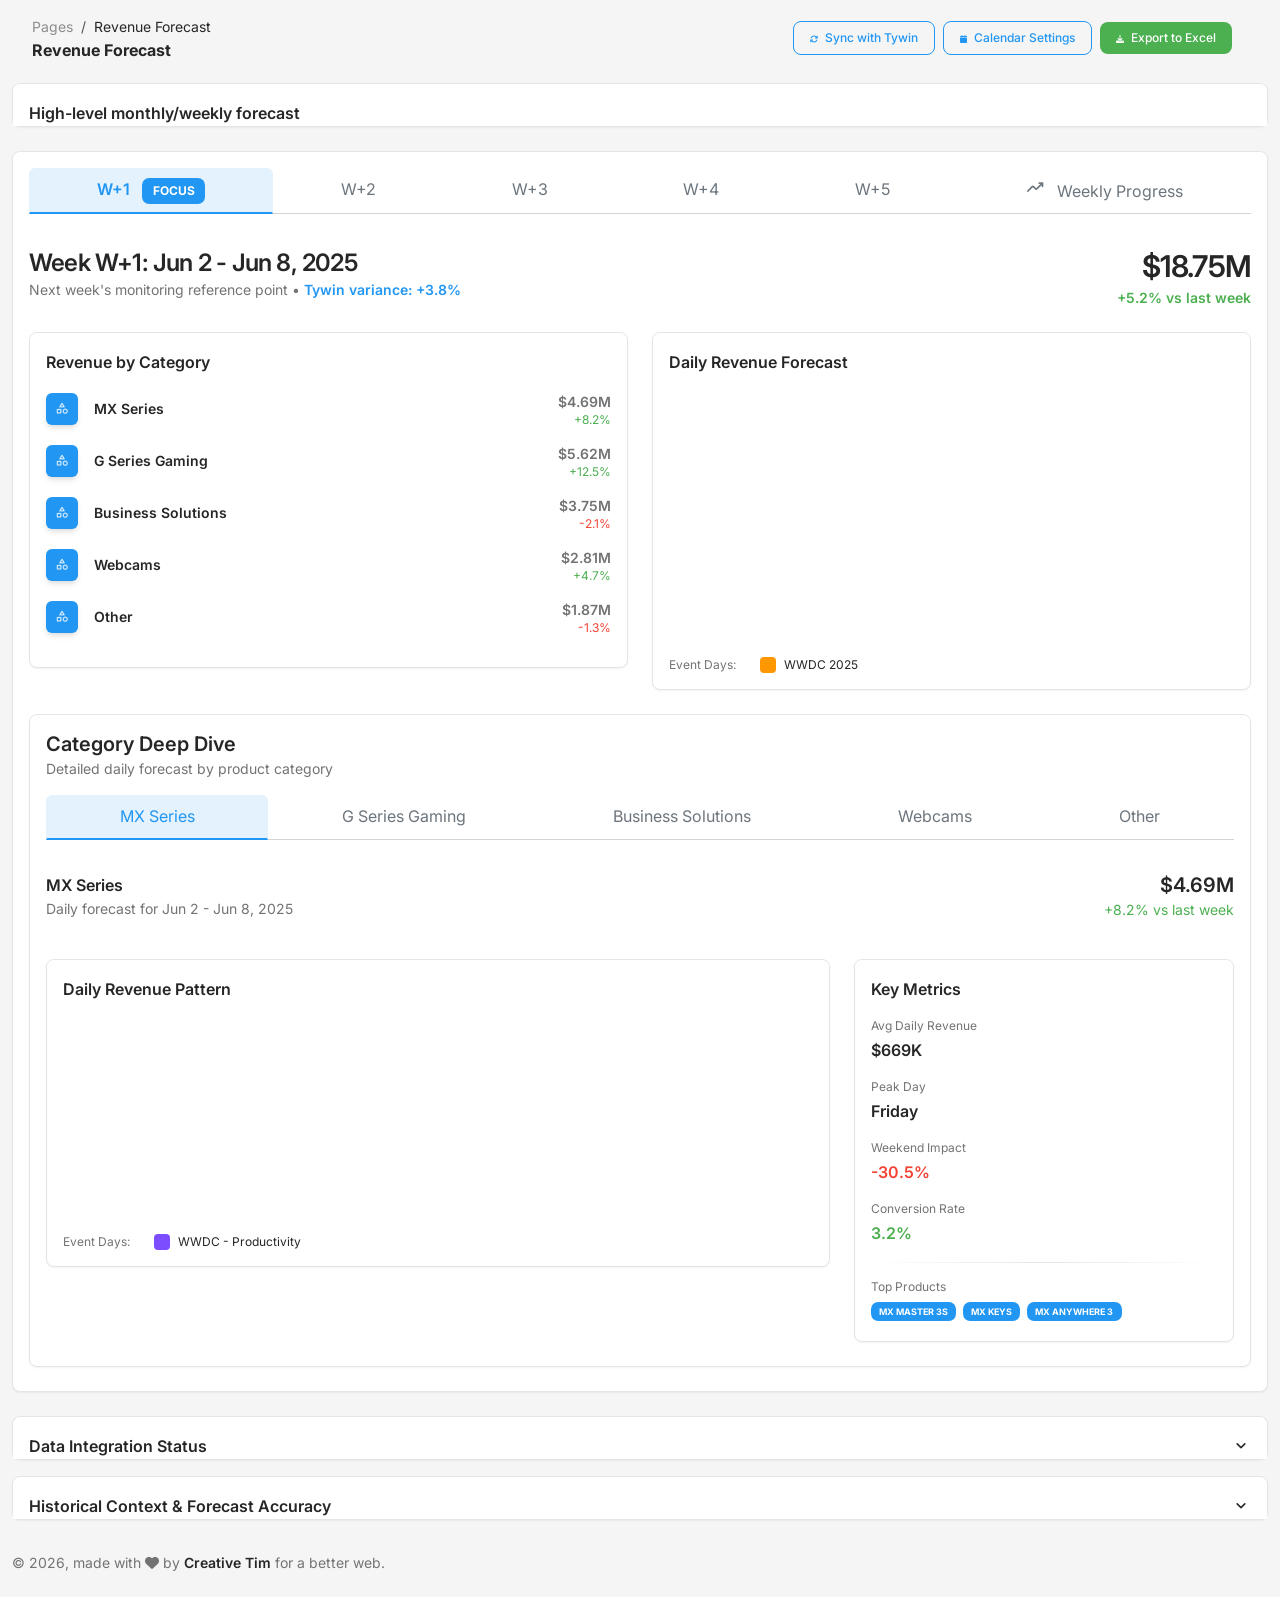
==== commit e8f45bd0: "Fix category deep dive charts for all weeks - Fixed category ID mapping issue that prevented charts " ====
--- a/custom-pages/logi/revenue-forecast.html
+++ b/custom-pages/logi/revenue-forecast.html
@@ -2059,9 +2059,9 @@
             </div>
             <div class="collapse" id="dataIntegration">
               <div class="card-body pt-0">
-                <div class="alert alert-info mb-0" role="alert">
+                <div class="bg-transparent mb-0">
                   <div class="d-flex align-items-center">
-                    <i class="material-symbols-rounded me-3">info</i>
+                    <i class="material-symbols-rounded me-3 text-info">info</i>
                     <div>
                       <div class="d-flex align-items-center mb-2">
                         <div class="badge badge-dot me-3">
@@ -2443,6 +2443,67 @@
       return '$' + amount.toFixed(0);
     }
 
+    // Generate category daily data for any week
+    function generateCategoryDailyData(weekKey) {
+      const weekData = forecastData[weekKey];
+      if (!weekData) return null;
+      
+      const categoryData = {};
+      const categoryProportions = {
+        'MX Series': 0.25,
+        'G Series Gaming': 0.30,
+        'Business Solutions': 0.20,
+        'Webcams': 0.15,
+        'Other': 0.10
+      };
+      
+      // For each category, generate daily data
+      weekData.categories.forEach(cat => {
+        const proportion = categoryProportions[cat.name] || 0.20;
+        categoryData[cat.name] = {
+          daily: weekData.daily.map(day => ({
+            day: day.day,
+            date: day.date,
+            revenue: Math.round(day.revenue * proportion),
+            special: day.special
+          })),
+          metrics: {
+            avgDailyRevenue: Math.round(cat.revenue / 7),
+            peakDay: 'Friday',
+            weekendDrop: '-30.5%',
+            topProducts: getTopProductsForCategory(cat.name),
+            conversionRate: getConversionRateForCategory(cat.name)
+          }
+        };
+      });
+      
+      return categoryData;
+    }
+    
+    // Get top products for category
+    function getTopProductsForCategory(category) {
+      const products = {
+        'MX Series': ['MX Master 3S', 'MX Keys', 'MX Anywhere 3'],
+        'G Series Gaming': ['G PRO X SUPERLIGHT 2', 'G502 X', 'G915 TKL'],
+        'Business Solutions': ['Rally Bar', 'MeetUp 2', 'Tap IP'],
+        'Webcams': ['Brio 4K', 'C920s', 'StreamCam'],
+        'Other': ['iPad Accessories', 'Speakers', 'Presenters']
+      };
+      return products[category] || ['Product 1', 'Product 2', 'Product 3'];
+    }
+    
+    // Get conversion rate for category
+    function getConversionRateForCategory(category) {
+      const rates = {
+        'MX Series': '3.2%',
+        'G Series Gaming': '2.8%',
+        'Business Solutions': '5.1%',
+        'Webcams': '4.2%',
+        'Other': '2.1%'
+      };
+      return rates[category] || '3.0%';
+    }
+
     // Update week content
     function updateWeekContent(week) {
       const data = forecastData[week];
@@ -2672,6 +2733,28 @@
               populateCategoryBreakdown(weekNum, forecastData[currentWeek]);
               createDailyChart(weekNum, forecastData[currentWeek]);
               populateEventLegend(weekNum, forecastData[currentWeek]);
+              
+              // Generate and create category charts for the selected week
+              const weekCategoryData = generateCategoryDailyData(currentWeek);
+              if (weekCategoryData) {
+                // Create charts for each category
+                Object.keys(weekCategoryData).forEach(catName => {
+                  let catId = '';
+                  if (catName === 'MX Series') {
+                    catId = 'mx';
+                  } else if (catName === 'G Series Gaming') {
+                    catId = 'gaming';
+                  } else if (catName === 'Business Solutions') {
+                    catId = 'business';
+                  } else if (catName === 'Webcams') {
+                    catId = 'webcams';
+                  } else if (catName === 'Other') {
+                    catId = 'other';
+                  }
+                  createCategoryChart(`${catId}-${weekNum}`, weekCategoryData[catName]);
+                  populateEventLegend(`${catId}-${weekNum}`, weekCategoryData[catName], true);
+                });
+              }
             }
           }
         });
